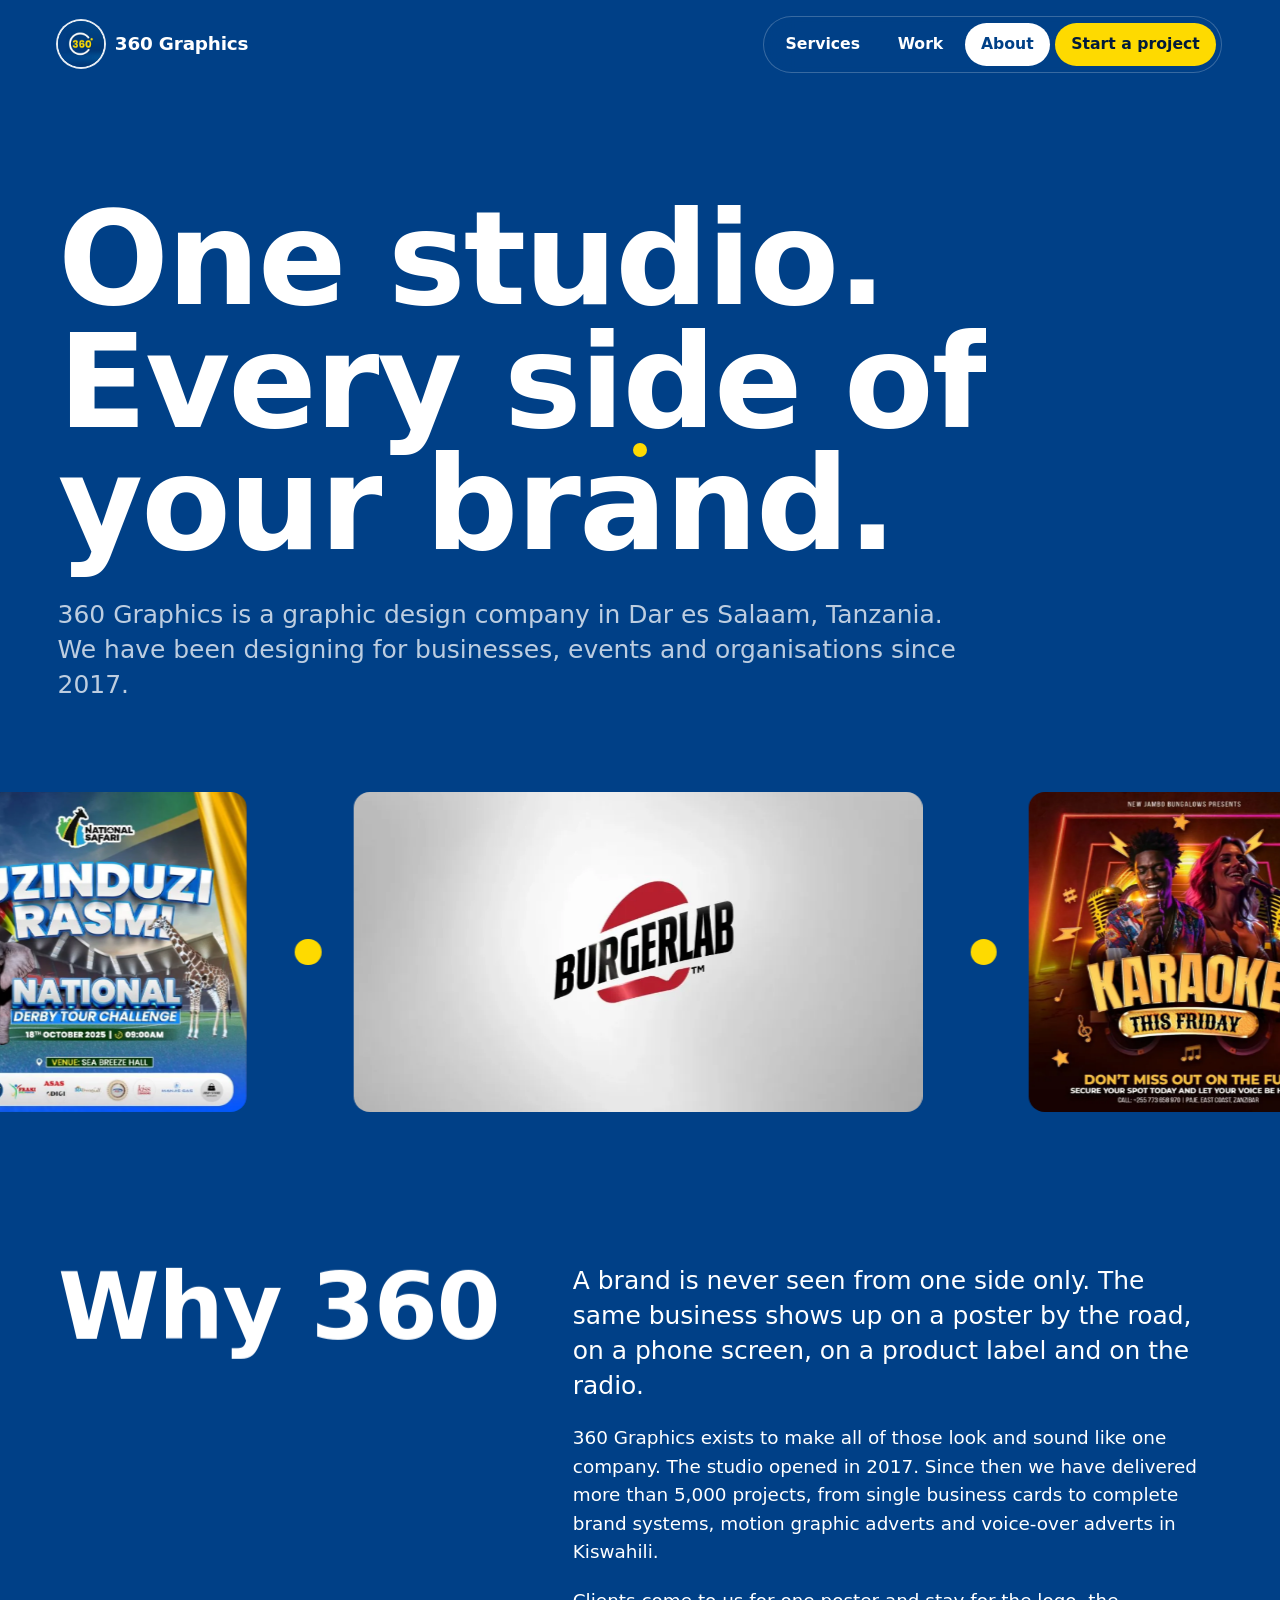
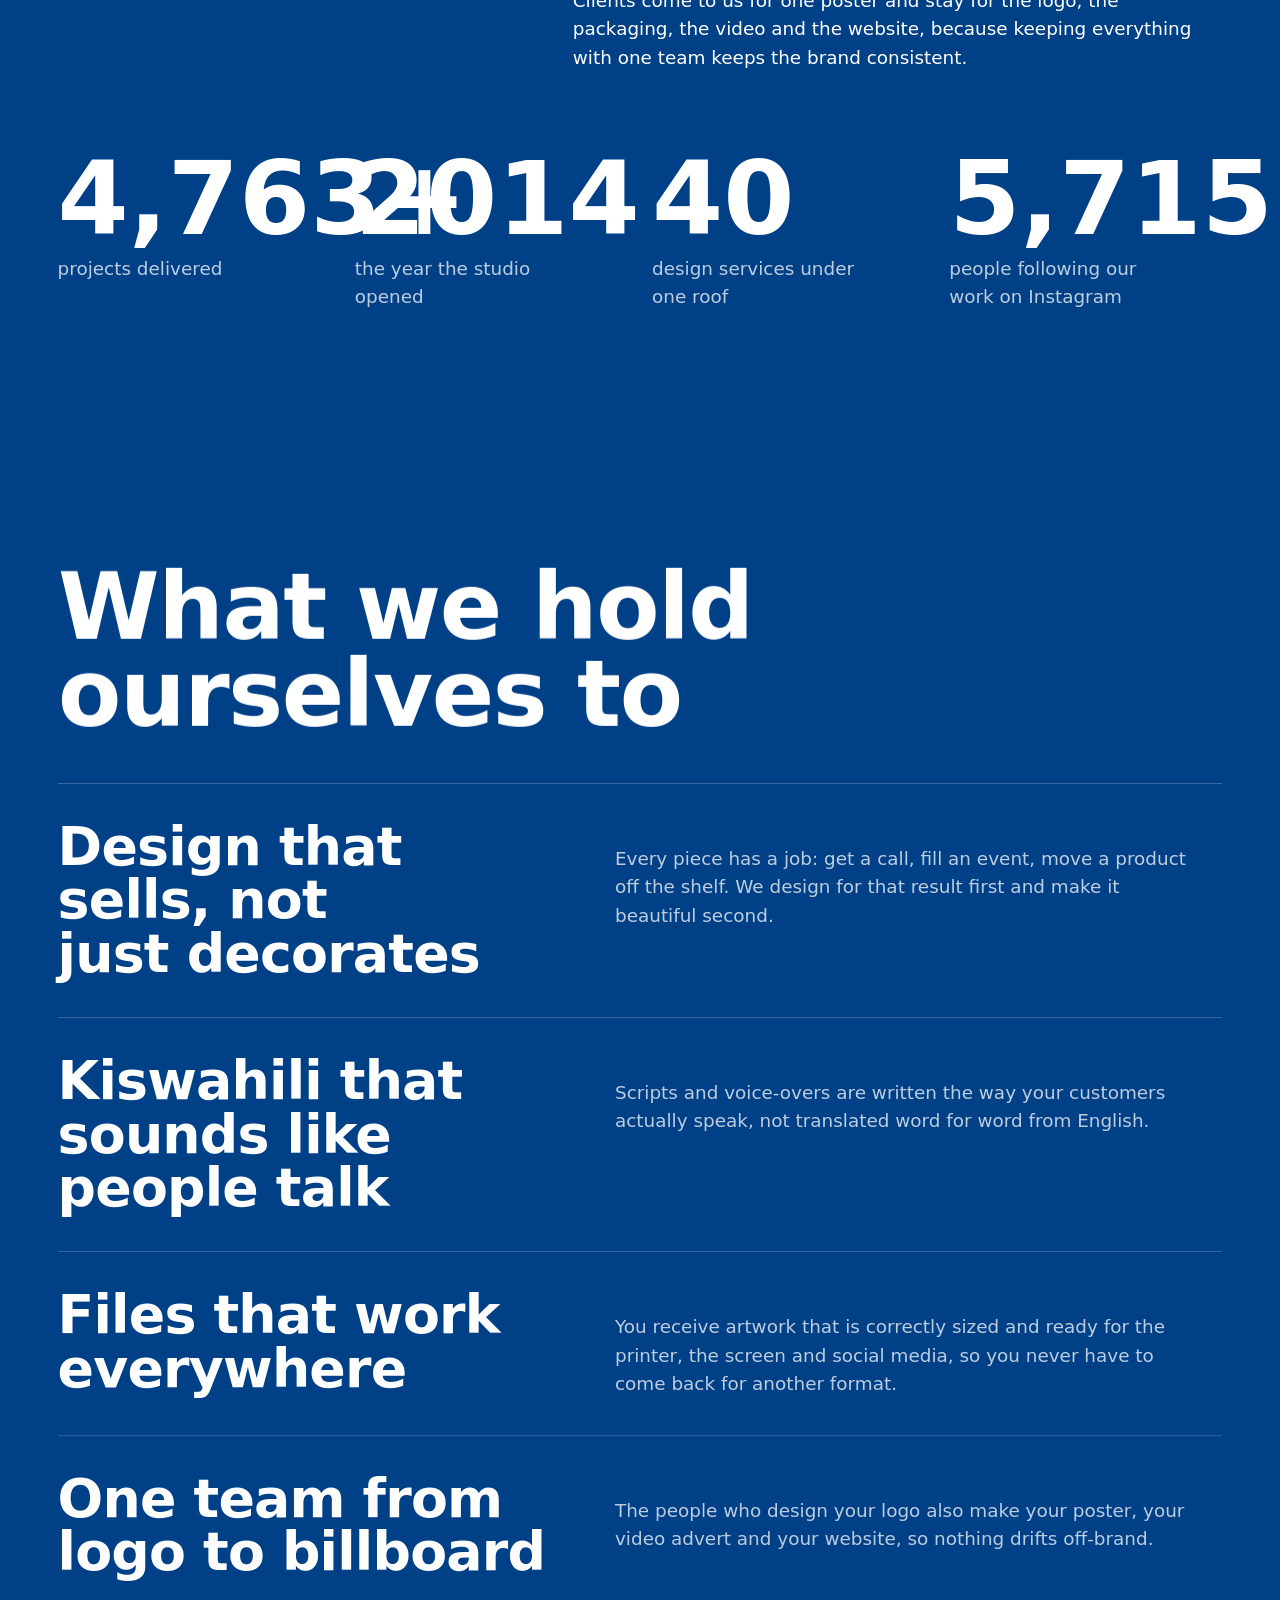
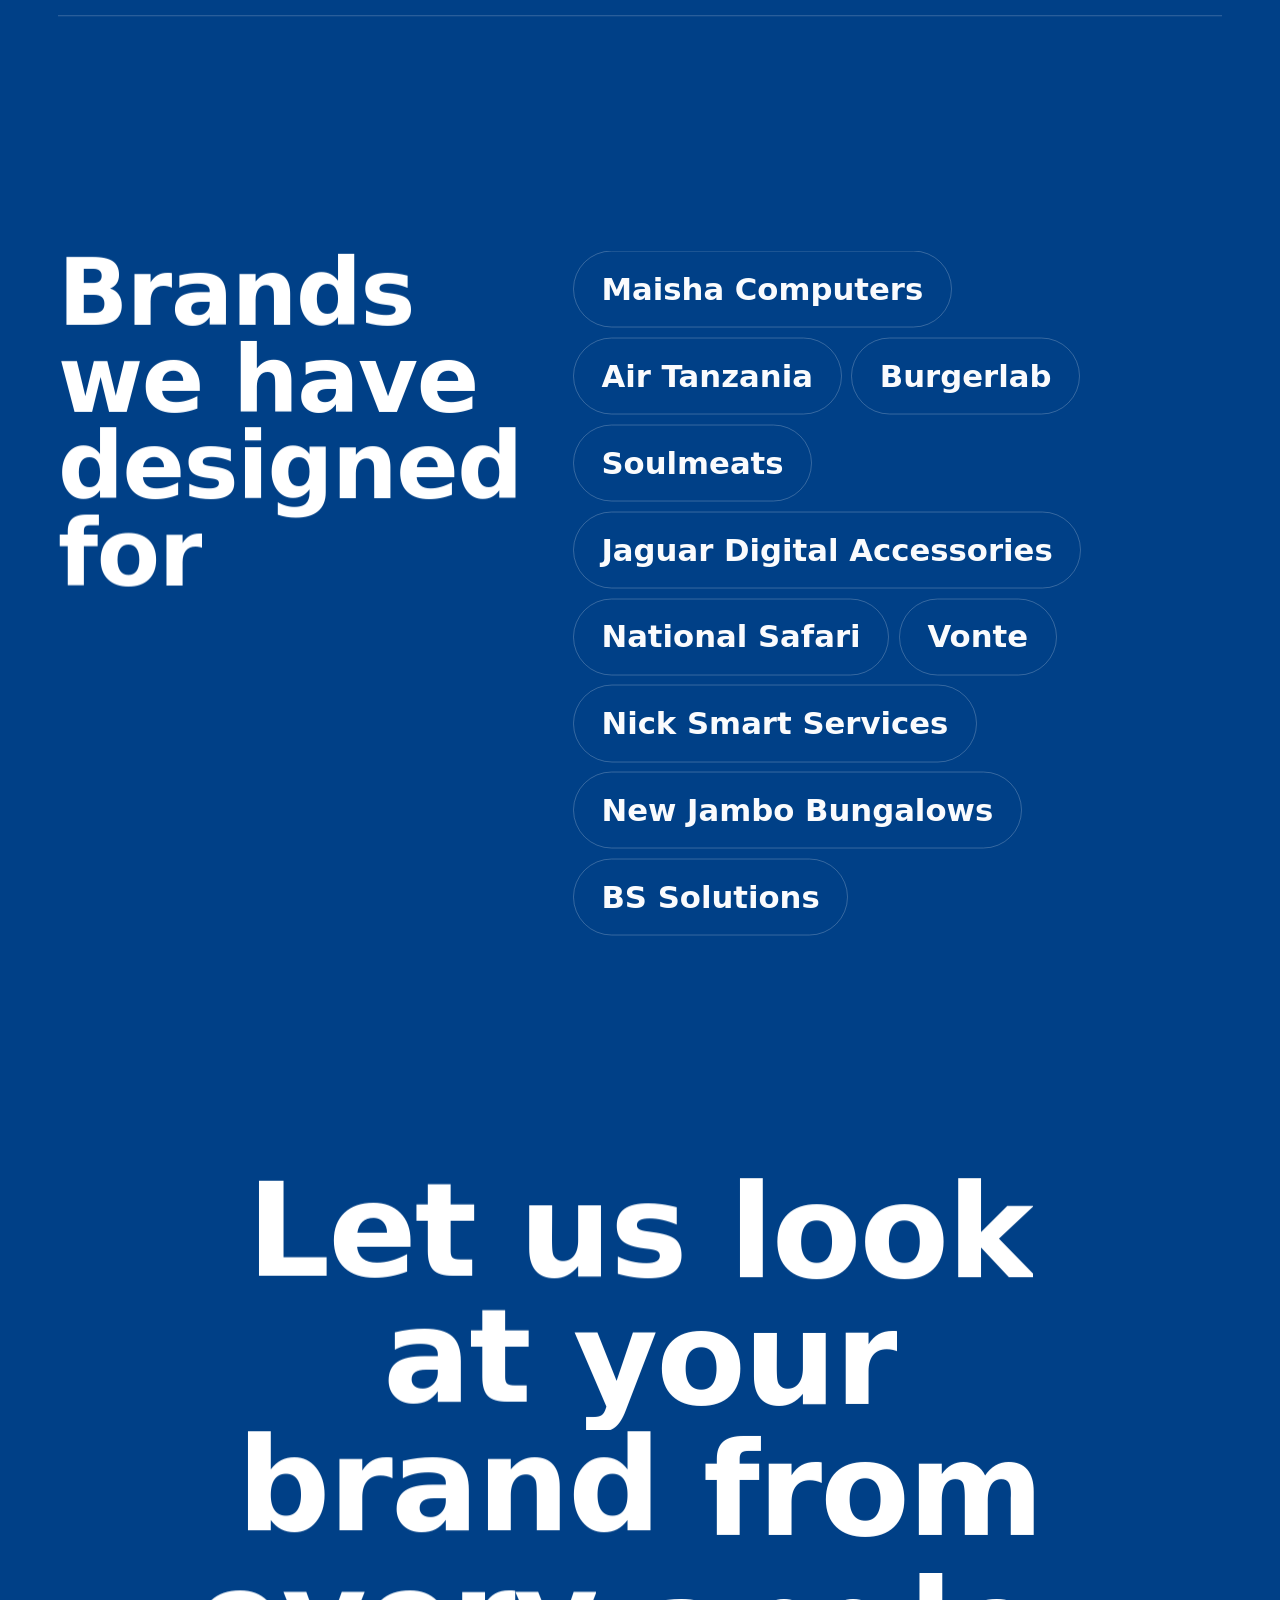
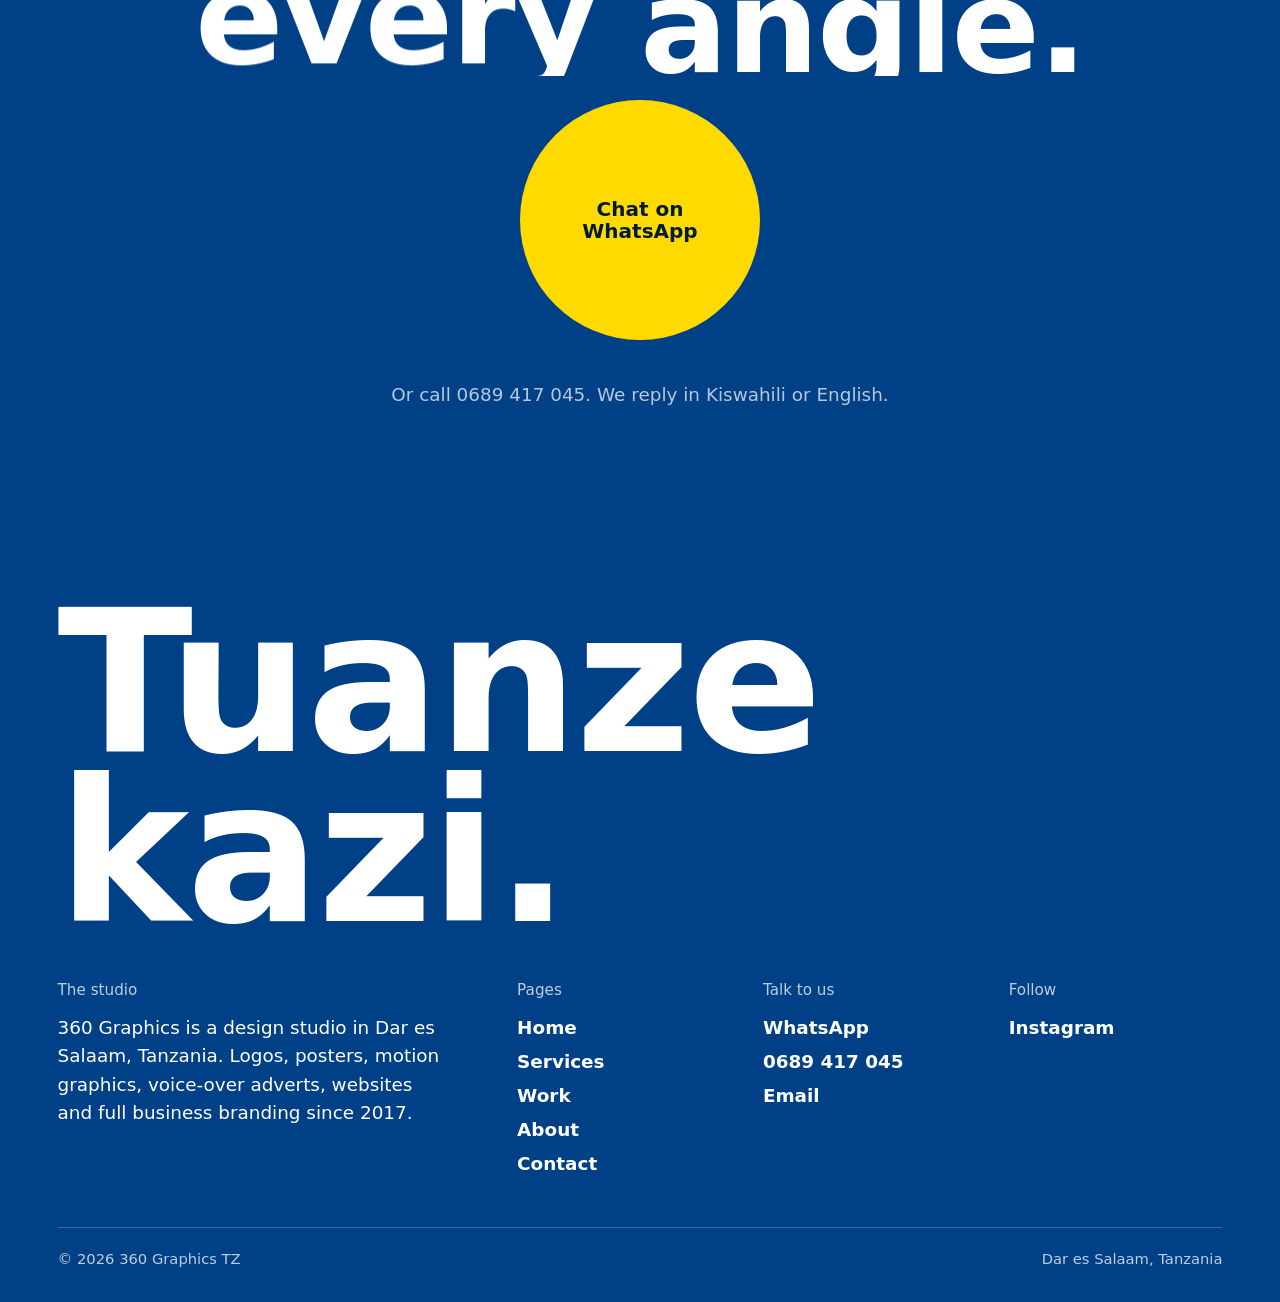
==== about.html @ 64708737 "360 Graphics website: 5 animated pages Co-Authored-By: Claude Opus 5.5 <noreply@anthropic.com> Claud" ====
<!doctype html>
<html lang="en">
<head>
<meta charset="utf-8">
<meta name="viewport" content="width=device-width, initial-scale=1">
<title>About — 360 Graphics TZ</title>
<meta name="description" content="A graphic design company in Dar es Salaam, Tanzania, designing for businesses, events and organisations since 2017.">
<meta name="theme-color" content="#004087">
<meta property="og:title" content="About — 360 Graphics TZ">
<meta property="og:description" content="A graphic design company in Dar es Salaam, Tanzania, designing for businesses, events and organisations since 2017.">
<meta property="og:type" content="website">
<meta property="og:image" content="img/og.jpg">
<link rel="icon" href="img/favicon.png" type="image/png">
<link rel="apple-touch-icon" href="img/apple-touch-icon.png">
<link rel="preload" href="fonts/anybody.woff2" as="font" type="font/woff2" crossorigin>
<link rel="preload" href="fonts/figtree.woff2" as="font" type="font/woff2" crossorigin>
<link rel="stylesheet" href="css/site.css">
<script>document.documentElement.classList.add('js');setTimeout(function(){if(!window.__siteReady)document.documentElement.classList.add('no-anim')},4000)</script>
</head>
<body data-page="about" data-theme="blue">
<a class="skip" href="#main">Skip to content</a>
<div class="iris" aria-hidden="true"><div class="iris-count"><b>0</b><sup>°</sup></div></div>
<div class="cursor" aria-hidden="true"></div>
<header class="header">
  <a class="brand" href="index.html" aria-label="360 Graphics, home"><img src="img/logo.webp" width="46" height="46" alt=""><span>360 Graphics</span></a>
  <nav class="nav" aria-label="Main">
    <a href="services.html">Services</a>
    <a href="work.html">Work</a>
    <a href="about.html" aria-current="page">About</a>
    <a class="nav-cta" href="contact.html">Start a project</a>
  </nav>
  <button class="menu-btn" type="button" aria-expanded="false" aria-controls="menu"><i></i><span>Menu</span></button>
</header>
<div class="menu" id="menu">
  <ul>
    <li><a href="index.html">Home</a></li>
    <li><a href="services.html">Services</a></li>
    <li><a href="work.html">Work</a></li>
    <li><a href="about.html" aria-current="page">About</a></li>
    <li><a href="contact.html">Contact</a></li>
  </ul>
  <div class="menu-foot"><a class="link" href="https://wa.me/255689417045?text=Habari%20360%20Graphics!%20I%20would%20like%20to%20talk%20about%20a%20design%20project." target="_blank" rel="noopener">WhatsApp 0689 417 045</a><a class="link" href="https://www.instagram.com/360._graphics/" target="_blank" rel="noopener">Instagram</a></div>
</div>
<main id="main">
<section class="wrap phero" data-theme="blue">
  <h1 class="display h-xl" data-split>One studio. Every side of your brand.</h1>
  <p class="lead" data-reveal>360 Graphics is a graphic design company in Dar es Salaam, Tanzania. We have been designing for businesses, events and organisations since 2017.</p>
</section>
<section class="marquee" data-theme="blue" aria-hidden="true">
  <div class="marquee-row imgq" data-dir="-1" style="gap:1rem"><span style="padding:0 1rem 0 0"><img src="img/work/ofa-kabambe.webp" alt="" loading="lazy" style="height:clamp(11rem,26vw,20rem);width:auto;border-radius:16px"></span><span style="padding:0 1rem 0 0"><img src="img/work/jaguar-logo.webp" alt="" loading="lazy" style="height:clamp(11rem,26vw,20rem);width:auto;border-radius:16px"></span><span style="padding:0 1rem 0 0"><img src="img/work/national-safari.webp" alt="" loading="lazy" style="height:clamp(11rem,26vw,20rem);width:auto;border-radius:16px"></span><span style="padding:0 1rem 0 0"><img src="img/work/burgerlab.webp" alt="" loading="lazy" style="height:clamp(11rem,26vw,20rem);width:auto;border-radius:16px"></span><span style="padding:0 1rem 0 0"><img src="img/work/karaoke-friday.webp" alt="" loading="lazy" style="height:clamp(11rem,26vw,20rem);width:auto;border-radius:16px"></span><span style="padding:0 1rem 0 0"><img src="img/work/jaguar-umbrella.webp" alt="" loading="lazy" style="height:clamp(11rem,26vw,20rem);width:auto;border-radius:16px"></span><span style="padding:0 1rem 0 0"><img src="img/work/twenzetu-mbugani.webp" alt="" loading="lazy" style="height:clamp(11rem,26vw,20rem);width:auto;border-radius:16px"></span><span style="padding:0 1rem 0 0"><img src="img/work/food-packaging.webp" alt="" loading="lazy" style="height:clamp(11rem,26vw,20rem);width:auto;border-radius:16px"></span></div>
</section>
<section class="wrap band" data-theme="paper">
  <div class="split">
    <h2 class="display h-lg" data-split>Why 360</h2>
    <div style="display:grid;gap:1.25rem;max-width:40rem">
      <p class="lead" style="color:var(--fg)" data-reveal>A brand is never seen from one side only. The same business shows up on a poster by the road, on a phone screen, on a product label and on the radio.</p>
      <p data-reveal>360 Graphics exists to make all of those look and sound like one company. The studio opened in 2017. Since then we have delivered more than 5,000 projects, from single business cards to complete brand systems, motion graphic adverts and voice-over adverts in Kiswahili.</p>
      <p data-reveal>Clients come to us for one poster and stay for the logo, the packaging, the video and the website, because keeping everything with one team keeps the brand consistent.</p>
    </div>
  </div>
  <dl class="stats" style="margin-top:clamp(3rem,9vh,7rem)">
    <div><dt><span data-count="5000" data-suffix="+">5,000+</span></dt><dd>projects delivered</dd></div>
    <div><dt><span data-count="2017" data-plain="1">2017</span></dt><dd>the year the studio opened</dd></div>
    <div><dt><span data-count="42">42</span></dt><dd>design services under one roof</dd></div>
    <div><dt><span data-count="6000" data-suffix="+">6,000+</span></dt><dd>people following our work on Instagram</dd></div>
  </dl>
</section>
<section class="wrap band" data-theme="night">
  <h2 class="display h-lg" data-split style="margin-bottom:clamp(2rem,5vh,3.5rem)">What we hold ourselves to</h2>
  <div class="beliefs">
    <div class="belief" data-reveal><h3 class="display h-md">Design that sells, not just decorates</h3><p>Every piece has a job: get a call, fill an event, move a product off the shelf. We design for that result first and make it beautiful second.</p></div>
    <div class="belief" data-reveal><h3 class="display h-md">Kiswahili that sounds like people talk</h3><p>Scripts and voice-overs are written the way your customers actually speak, not translated word for word from English.</p></div>
    <div class="belief" data-reveal><h3 class="display h-md">Files that work everywhere</h3><p>You receive artwork that is correctly sized and ready for the printer, the screen and social media, so you never have to come back for another format.</p></div>
    <div class="belief" data-reveal><h3 class="display h-md">One team from logo to billboard</h3><p>The people who design your logo also make your poster, your video advert and your website, so nothing drifts off-brand.</p></div>
  </div>
</section>
<section class="wrap band" data-theme="yellow">
  <div class="split">
    <h2 class="display h-lg" data-split>Brands we have designed for</h2>
    <ul class="names" data-reveal><li>Maisha Computers</li><li>Air Tanzania</li><li>Burgerlab</li><li>Soulmeats</li><li>Jaguar Digital Accessories</li><li>National Safari</li><li>Vonte</li><li>Nick Smart Services</li><li>New Jambo Bungalows</li><li>BS Solutions</li></ul>
  </div>
</section>

<section class="band" data-theme="blue">
  <div class="wrap cta">
    <h2 class="display h-xl" data-split>Let us look at your brand from every angle.</h2>
    <a class="big-btn" data-magnetic href="https://wa.me/255689417045?text=Habari%20360%20Graphics!%20I%20would%20like%20to%20talk%20about%20a%20design%20project." target="_blank" rel="noopener">Chat on WhatsApp</a>
    <p class="muted" data-reveal>Or call 0689 417 045. We reply in Kiswahili or English.</p>
  </div>
</section>
</main>
<footer class="footer wrap" data-theme="night">
  <div class="footer-top">
    <a class="display footer-word" href="contact.html">Tuanze kazi.</a>
    <div class="footer-cols">
      <div><h2>The studio</h2><p style="max-width:24rem">360 Graphics is a design studio in Dar es Salaam, Tanzania. Logos, posters, motion graphics, voice-over adverts, websites and full business branding since 2017.</p></div>
      <div><h2>Pages</h2><ul><li><a href="index.html">Home</a></li><li><a href="services.html">Services</a></li><li><a href="work.html">Work</a></li><li><a href="about.html">About</a></li><li><a href="contact.html">Contact</a></li></ul></div>
      <div><h2>Talk to us</h2><ul><li><a href="https://wa.me/255689417045?text=Habari%20360%20Graphics!%20I%20would%20like%20to%20talk%20about%20a%20design%20project." target="_blank" rel="noopener">WhatsApp</a></li><li><a href="tel:+255689417045">0689 417 045</a></li><li><a href="mailto:360graphicstz@gmail.com">Email</a></li></ul></div>
      <div><h2>Follow</h2><ul><li><a href="https://www.instagram.com/360._graphics/" target="_blank" rel="noopener">Instagram</a></li></ul></div>
    </div>
  </div>
  <div class="footer-base"><span>© 2026 360 Graphics TZ</span><span>Dar es Salaam, Tanzania</span></div>
</footer>
<script src="js/gsap.min.js" defer></script>
<script src="js/ScrollTrigger.min.js" defer></script>
<script src="js/lenis.min.js" defer></script>
<script src="js/site.js" defer></script>
</body>
</html>
---- css/site.css ----
/* 360 Graphics TZ — site styles */
@font-face{font-family:"Anybody";src:url("../fonts/anybody.woff2") format("woff2");font-weight:100 900;font-stretch:50% 150%;font-display:swap}
@font-face{font-family:"Figtree";src:url("../fonts/figtree.woff2") format("woff2");font-weight:300 900;font-display:swap}

:root{
  --blue:#004087; --blue-deep:#002a5c; --night:#021b3a; --yellow:#feda00; --paper:#eef3fa; --white:#fff;
  --display:"Anybody","Arial Black",system-ui,sans-serif;
  --body:"Figtree",system-ui,-apple-system,"Segoe UI",sans-serif;
  --pad:clamp(1.25rem,4.5vw,4.5rem);
  --ease:cubic-bezier(.22,1,.36,1);
  --bg:var(--blue); --fg:var(--white); --muted:rgba(255,255,255,.74); --accent:var(--yellow); --on-accent:var(--night); --line:rgba(255,255,255,.22);
}
body[data-theme="night"]{--bg:var(--night);--fg:var(--white);--muted:rgba(255,255,255,.7);--accent:var(--yellow);--on-accent:var(--night);--line:rgba(255,255,255,.18)}
body[data-theme="paper"]{--bg:var(--paper);--fg:var(--night);--muted:rgba(2,27,58,.72);--accent:var(--blue);--on-accent:var(--white);--line:rgba(2,27,58,.18)}
body[data-theme="yellow"]{--bg:var(--yellow);--fg:var(--night);--muted:rgba(2,27,58,.78);--accent:var(--blue);--on-accent:var(--white);--line:rgba(2,27,58,.25)}

*,*::before,*::after{box-sizing:border-box}
html{-webkit-text-size-adjust:100%;scroll-behavior:auto}
body{margin:0;background:var(--bg);color:var(--fg);font-family:var(--body);font-size:clamp(1rem,.95rem + .25vw,1.175rem);line-height:1.55;-webkit-font-smoothing:antialiased;transition:background-color .7s var(--ease),color .7s var(--ease);overflow-x:hidden}
img,svg{display:block;max-width:100%}
img{height:auto}
a{color:inherit}
button{font:inherit;color:inherit}
h1,h2,h3,p,ul,ol,figure{margin:0}
ul,ol{padding:0;list-style:none}
:focus-visible{outline:3px solid var(--accent);outline-offset:4px;border-radius:4px}
::selection{background:var(--yellow);color:var(--night)}
.sr{position:absolute;width:1px;height:1px;overflow:hidden;clip:rect(0 0 0 0);white-space:nowrap}
.skip{position:fixed;left:1rem;top:-4rem;z-index:300;background:var(--yellow);color:var(--night);padding:.6rem 1rem;border-radius:99px;font-weight:700;text-decoration:none}
.skip:focus{top:1rem}

/* ---------- type ---------- */
.display{font-family:var(--display);font-weight:800;font-stretch:78%;line-height:.94;letter-spacing:-.015em;text-wrap:balance}
.h-xl{font-size:clamp(3rem,10.2vw,10.5rem)}
.h-lg{font-size:clamp(2.5rem,7.2vw,7rem)}
.h-md{font-size:clamp(1.9rem,4.2vw,3.75rem);line-height:1}
.h-sm{font-size:clamp(1.3rem,2.1vw,1.85rem);line-height:1.1;font-stretch:88%}
.lead{font-size:clamp(1.1rem,1rem + .7vw,1.6rem);line-height:1.4;max-width:34em;color:var(--muted)}
.muted{color:var(--muted)}
.accent{color:var(--accent)}

/* word-split reveals (only hidden when JS is running) */
.w{display:inline-block;overflow:hidden;vertical-align:top;padding-bottom:.12em;margin-bottom:-.12em}
.wi{display:inline-block;will-change:transform}
.js [data-split]{visibility:hidden}
.js [data-split].is-split{visibility:visible}
.js [data-reveal]{opacity:0;transform:translateY(28px)}
.js [data-clip]{clip-path:inset(0 0 100% 0)}
.no-anim [data-split]{visibility:visible!important}
.no-anim [data-reveal]{opacity:1!important;transform:none!important}
.no-anim [data-clip]{clip-path:none!important}

/* ---------- layout ---------- */
.wrap{padding-inline:var(--pad);max-width:1680px;margin-inline:auto}
.band{padding-block:clamp(5rem,13vh,10rem)}
.band-tight{padding-block:clamp(3rem,8vh,6rem)}
.split{display:grid;gap:clamp(1.5rem,4vw,5rem)}
@media (min-width:900px){.split{grid-template-columns:minmax(0,5fr) minmax(0,7fr);align-items:start}.split-rev{grid-template-columns:minmax(0,7fr) minmax(0,5fr)}}

/* ---------- buttons ---------- */
.btn{display:inline-flex;align-items:center;gap:.6em;padding:.95em 1.5em;border-radius:99px;font-weight:700;text-decoration:none;border:2px solid transparent;cursor:pointer;line-height:1;transition:background-color .3s,color .3s,border-color .3s,transform .3s var(--ease)}
.btn-solid{background:var(--accent);color:var(--on-accent)}
.btn-solid:hover{background:var(--fg);color:var(--bg)}
.btn-line{border-color:var(--fg);background:transparent}
.btn-line:hover{background:var(--fg);color:var(--bg)}
.btn:active{transform:scale(.97)}
.btn svg{width:1.15em;height:1.15em;flex:none}
.link{font-weight:700;text-decoration:none;background:linear-gradient(currentColor,currentColor) 0 100%/100% 2px no-repeat;padding-bottom:.15em;transition:background-size .4s var(--ease)}
.link:hover{background-size:0 2px;background-position:100% 100%}

/* ---------- header ---------- */
.header{position:fixed;inset:0 0 auto 0;z-index:100;display:flex;align-items:center;justify-content:space-between;padding:1rem var(--pad);transition:transform .5s var(--ease)}
.header.is-hidden{transform:translateY(-110%)}
.brand{display:inline-flex;align-items:center;gap:.7rem;text-decoration:none;font-family:var(--display);font-weight:800;font-stretch:85%;font-size:1.15rem;letter-spacing:-.01em}
.brand img{width:46px;height:46px;border-radius:50%;box-shadow:0 0 0 2px rgba(255,255,255,.9)}
.nav{display:none;align-items:center;gap:.35rem;padding:.35rem;border-radius:99px;background:color-mix(in srgb,var(--bg) 78%,transparent);backdrop-filter:blur(14px);-webkit-backdrop-filter:blur(14px);border:1px solid var(--line);transition:background-color .7s}
.nav a{padding:.6rem 1rem;border-radius:99px;text-decoration:none;font-weight:600;font-size:.98rem;transition:background-color .3s,color .3s}
.nav a:hover{background:var(--line)}
.nav a[aria-current="page"]{background:var(--fg);color:var(--bg)}
.nav a.nav-cta{background:var(--accent);color:var(--on-accent)}
.nav a.nav-cta:hover{background:var(--fg);color:var(--bg)}
.menu-btn{display:inline-flex;align-items:center;gap:.6rem;padding:.7rem 1.1rem;border-radius:99px;border:1px solid var(--line);background:color-mix(in srgb,var(--bg) 78%,transparent);backdrop-filter:blur(14px);-webkit-backdrop-filter:blur(14px);font-weight:700;cursor:pointer}
.menu-btn i{display:block;width:18px;height:10px;position:relative}
.menu-btn i::before,.menu-btn i::after{content:"";position:absolute;left:0;right:0;height:2px;background:currentColor;transition:transform .4s var(--ease),top .4s var(--ease)}
.menu-btn i::before{top:0}.menu-btn i::after{top:8px}
.menu-open .menu-btn i::before{top:4px;transform:rotate(45deg)}
.menu-open .menu-btn i::after{top:4px;transform:rotate(-45deg)}
@media (min-width:860px){.nav{display:flex}.menu-btn{display:none}}

.menu{position:fixed;inset:0;z-index:90;background:var(--yellow);color:var(--night);display:flex;flex-direction:column;justify-content:space-between;padding:6.5rem var(--pad) 2rem;clip-path:circle(0% at calc(100% - 3.5rem) 2.5rem);visibility:hidden;transition:clip-path .8s var(--ease),visibility 0s .8s}
.menu-open .menu{clip-path:circle(150% at calc(100% - 3.5rem) 2.5rem);visibility:visible;transition:clip-path .8s var(--ease)}
.menu-open .header{color:var(--night)}
.menu ul{display:grid;gap:.2rem}
.menu li{overflow:hidden}
.menu li a{display:block;font-family:var(--display);font-weight:800;font-stretch:75%;font-size:clamp(2.8rem,13vw,5.5rem);line-height:1.02;text-decoration:none;transform:translateY(110%);transition:transform .7s var(--ease)}
.menu-open .menu li a{transform:none}
.menu li:nth-child(2) a{transition-delay:.05s}.menu li:nth-child(3) a{transition-delay:.1s}.menu li:nth-child(4) a{transition-delay:.15s}.menu li:nth-child(5) a{transition-delay:.2s}
.menu-foot{display:flex;flex-wrap:wrap;gap:.5rem 1.5rem;font-weight:700}

/* ---------- page transition / preloader ---------- */
.iris{position:fixed;inset:0;z-index:200;background:var(--yellow);color:var(--night);display:none;align-items:center;justify-content:center;pointer-events:none;clip-path:circle(150% at 50% 50%)}
.js .iris{display:flex}
.no-anim .iris{display:none!important}
.iris-count{font-family:var(--display);font-weight:800;font-stretch:75%;font-size:clamp(4rem,18vw,13rem);line-height:1;font-variant-numeric:tabular-nums;display:none}
.iris.is-loader .iris-count{display:block}
.iris-count sup{font-size:.45em;vertical-align:top;position:relative;top:.1em}

/* ---------- cursor ---------- */
.cursor{position:fixed;left:0;top:0;z-index:150;width:14px;height:14px;margin:-7px 0 0 -7px;border-radius:50%;background:var(--yellow);pointer-events:none;display:none;align-items:center;justify-content:center;color:var(--night);font-weight:800;font-size:0;mix-blend-mode:normal;transition:width .35s var(--ease),height .35s var(--ease),margin .35s var(--ease),font-size .2s,background-color .3s,opacity .3s}
.has-cursor .cursor{display:flex}
body[data-theme="yellow"] .cursor,.menu-open .cursor{background:var(--blue);color:#fff}
.cursor.is-link{width:44px;height:44px;margin:-22px 0 0 -22px;opacity:.55}
.cursor.is-label{width:92px;height:92px;margin:-46px 0 0 -46px;font-size:.85rem;opacity:1}

/* ---------- hero (home) ---------- */
.hero{position:relative;min-height:100svh;display:flex;flex-direction:column;justify-content:flex-end;padding-top:6.5rem;overflow:hidden}
.hero>.wrap{width:100%}
.hero-grid{display:grid;gap:2rem;align-items:end}
.hero h1{position:relative;z-index:2}
.hero-copy{display:grid;gap:1.75rem;position:relative;z-index:2;max-width:38rem}
.hero-actions{display:flex;flex-wrap:wrap;gap:.75rem}
.dial{position:relative;width:min(92vw,560px);aspect-ratio:1;margin-inline:auto;touch-action:pan-y;user-select:none;-webkit-user-select:none}
.dial svg{width:100%;height:100%;overflow:visible}
.dial-text{font-family:var(--display);font-weight:700;font-stretch:110%;font-size:19px;letter-spacing:.06em;fill:var(--fg);opacity:.9}
.dial-centre{position:absolute;inset:0;display:flex;flex-direction:column;align-items:center;justify-content:center;text-align:center;pointer-events:none}
.dial-deg{font-family:var(--display);font-weight:800;font-stretch:72%;font-size:clamp(4rem,17vw,8.5rem);line-height:.9;color:var(--yellow);font-variant-numeric:tabular-nums}
.dial-deg sup{font-size:.4em;vertical-align:top;position:relative;top:.15em}
.dial-word{font-family:var(--display);font-weight:700;font-stretch:90%;font-size:clamp(1.05rem,3.6vw,1.6rem);margin-top:.35rem;min-height:1.3em}
.dial-hint{font-size:.85rem;color:var(--muted);margin-top:.5rem}
.hero-strip{display:grid;grid-template-columns:repeat(2,minmax(0,1fr));gap:1rem 2rem;border-top:1px solid var(--line);margin-top:clamp(2rem,5vh,4rem);padding-block:1.4rem 1.8rem}
.hero-strip dt{font-family:var(--display);font-weight:800;font-stretch:80%;font-size:clamp(1.5rem,3vw,2.4rem);line-height:1}
.hero-strip dd{margin:.3rem 0 0;color:var(--muted);font-size:.95rem}
@media (min-width:980px){
  .hero-grid{grid-template-columns:minmax(0,7fr) minmax(0,5fr);column-gap:3vw;row-gap:2.2rem;align-items:center}
  .hero h1{grid-column:1;grid-row:1;font-size:clamp(3rem,7.4vw,8.4rem);align-self:end}
  .hero-copy{grid-column:1;grid-row:2;align-self:start}
  .dial{grid-column:2;grid-row:1/3;width:100%;max-width:600px;margin:0 0 0 auto}
  .hero-strip{grid-template-columns:repeat(4,minmax(0,1fr))}
}

/* ---------- marquee ---------- */
.marquee{overflow:hidden;padding-block:clamp(1.2rem,3vw,2.2rem);display:grid;gap:.4rem}
.marquee-row{display:flex;width:max-content;will-change:transform;font-family:var(--display);font-weight:800;font-stretch:72%;font-size:clamp(2.6rem,7.5vw,7rem);line-height:1;white-space:nowrap}
.marquee-row span{padding-right:.5em;display:inline-flex;align-items:center;gap:.5em}
.marquee-row span::after{content:"";width:.28em;height:.28em;border-radius:50%;background:var(--accent);flex:none}
.marquee-row.is-outline{color:transparent;-webkit-text-stroke:1.5px var(--fg)}

/* ---------- horizontal services (home) ---------- */
.hs-head{display:flex;flex-wrap:wrap;align-items:end;justify-content:space-between;gap:1.5rem;margin-bottom:clamp(2rem,5vh,4rem)}
.hs-track{display:grid;gap:1.25rem;padding-inline:var(--pad)}
.hs-panel{position:relative;display:grid;gap:1.5rem;align-content:space-between;padding:clamp(1.5rem,3vw,2.75rem);border-radius:28px;background:var(--white);color:var(--night);min-height:26rem;overflow:hidden}
.hs-panel:nth-child(3n+2){background:var(--blue);color:#fff}
.hs-panel:nth-child(3n){background:var(--night);color:#fff}
.hs-panel h3{font-size:clamp(2.2rem,4.6vw,4.4rem)}
.hs-panel ul{display:flex;flex-wrap:wrap;gap:.45rem;max-width:30rem;position:relative;z-index:2}
.hs-panel li{padding:.4rem .85rem;border-radius:99px;border:1.5px solid currentColor;font-weight:600;font-size:.95rem;background:inherit}
.hs-panel figure{position:absolute;right:-4%;bottom:-8%;width:44%;max-width:300px;border-radius:16px;overflow:hidden;transform:rotate(7deg);box-shadow:0 24px 60px rgba(0,0,0,.35);z-index:1}
.hs-panel figure img{width:100%;aspect-ratio:4/5;object-fit:cover}
.hs-panel p{max-width:24rem;font-size:1.05rem;position:relative;z-index:2}
@media (min-width:900px){
  .js .hs{overflow:hidden}
  .js .hs-track{display:flex;width:max-content;gap:1.5rem;padding-right:var(--pad)}
  .js .hs-panel{width:min(62vw,860px);height:min(64vh,620px);min-height:0;flex:none}
}
@media (max-width:520px){.hs-panel figure{width:38%;bottom:-5%}.hs-panel{padding-bottom:9.5rem}}

/* ---------- featured work (home) ---------- */
.feat{display:grid;grid-template-columns:repeat(12,minmax(0,1fr));gap:clamp(.75rem,2vw,2rem);align-items:start}
.feat a{display:block;text-decoration:none;position:relative}
.feat figure{border-radius:20px;overflow:hidden;background:rgba(255,255,255,.06)}
.feat img{width:100%;height:100%;object-fit:cover;transition:transform 1.1s var(--ease)}
.feat a:hover img{transform:scale(1.05)}
.feat figcaption,.cap{margin-top:.7rem;font-weight:600;font-size:.98rem}
.feat figcaption span,.cap span{display:block;color:var(--muted);font-weight:400;font-size:.9rem}
.feat .f1{grid-column:1/8}.feat .f2{grid-column:8/13;margin-top:18vh}
.feat .f3{grid-column:2/6;margin-top:6vh}.feat .f4{grid-column:6/13;margin-top:14vh}
.feat .f5{grid-column:1/7;margin-top:6vh}.feat .f6{grid-column:8/12;margin-top:-10vh}
@media (max-width:700px){.feat{grid-template-columns:repeat(2,minmax(0,1fr))}.feat a{grid-column:auto!important;margin-top:0!important}.feat .f1,.feat .f4{grid-column:1/-1!important}}

/* ---------- process ---------- */
.proc{display:grid;gap:2rem}
.proc-dial{display:none}
.proc-steps{display:grid;gap:clamp(2.5rem,7vh,5rem);counter-reset:step}
.proc-step{counter-increment:step;display:grid;gap:.9rem;max-width:34rem;padding-top:1.4rem;border-top:2px solid var(--line);transition:opacity .5s}
.proc-step::before{content:counter(step);font-family:var(--display);font-weight:800;font-stretch:75%;font-size:1.4rem;width:2.4rem;height:2.4rem;border-radius:50%;background:var(--fg);color:var(--bg);display:grid;place-items:center;transition:background-color .7s,color .7s}
@media (min-width:900px){
  .proc{grid-template-columns:minmax(0,1fr) minmax(0,1fr);gap:6vw;align-items:start}
  .proc-dial{display:block;position:sticky;top:16vh;width:min(36vw,480px);aspect-ratio:1;margin-inline:auto}
  .proc-dial svg{width:100%;height:100%;overflow:visible}
  .proc-dial .n{position:absolute;inset:0;display:grid;place-items:center;font-family:var(--display);font-weight:800;font-stretch:70%;font-size:clamp(7rem,15vw,14rem);line-height:1}
  .js .proc-step{min-height:62vh;align-content:center;opacity:.28;border-top:0;padding-top:0}
  .js .proc-step.is-on{opacity:1}
  .js .proc-step::before{display:none}
}

/* ---------- CTA ---------- */
.cta{text-align:center;display:grid;justify-items:center;gap:2.5rem}
.cta .h-xl{max-width:11em}
.big-btn{position:relative;display:grid;place-items:center;width:clamp(11rem,22vw,15rem);aspect-ratio:1;border-radius:50%;background:var(--accent);color:var(--on-accent);text-decoration:none;font-family:var(--display);font-weight:800;font-stretch:80%;font-size:1.25rem;line-height:1.1;text-align:center;padding:1.5rem;transition:background-color .3s,color .3s}
.big-btn:hover{background:var(--fg);color:var(--bg)}

/* ---------- footer ---------- */
.footer{padding-block:clamp(3rem,8vh,6rem) 2rem;display:grid;gap:3rem}
.footer-top{display:grid;gap:2.5rem}
.footer-word{font-size:clamp(3.2rem,15.5vw,17rem);line-height:.86;font-stretch:62%;text-decoration:none;display:block;transition:font-stretch .9s var(--ease),color .3s}
.footer-word:hover{font-stretch:100%;color:var(--accent)}
.footer-cols{display:grid;gap:2rem;grid-template-columns:repeat(2,minmax(0,1fr))}
.footer-cols h2{font-family:var(--body);font-size:.95rem;font-weight:500;color:var(--muted);margin-bottom:.7rem}
.footer-cols li+li{margin-top:.35rem}
.footer-cols a{text-decoration:none;font-weight:600}
.footer-cols a:hover{color:var(--accent)}
.footer-base{display:flex;flex-wrap:wrap;gap:.5rem 2rem;justify-content:space-between;border-top:1px solid var(--line);padding-top:1.25rem;color:var(--muted);font-size:.92rem}
@media (min-width:800px){.footer-cols{grid-template-columns:2fr 1fr 1fr 1fr}}

/* ---------- inner page hero ---------- */
.phero{padding-top:clamp(8rem,22vh,13rem);padding-bottom:clamp(2.5rem,6vh,5rem);display:grid;gap:2rem}
.phero .lead{max-width:36em}

/* ---------- chips ---------- */
.chips{display:flex;flex-wrap:wrap;gap:.5rem}
.chip{padding:.6rem 1.1rem;border-radius:99px;border:1.5px solid var(--line);background:transparent;font-weight:600;cursor:pointer;transition:background-color .3s,color .3s,border-color .3s}
.chip:hover{border-color:var(--fg)}
.chip[aria-pressed="true"]{background:var(--fg);color:var(--bg);border-color:var(--fg)}
.chip sup{font-size:.7em;opacity:.7;margin-left:.2em}

/* ---------- services list ---------- */
.svc-group{border-top:2px solid var(--fg);padding-block:clamp(1.5rem,4vh,3rem);display:grid;gap:1.5rem}
.svc-group[hidden]{display:none}
.svc-group>header p{color:var(--muted);max-width:26rem;margin-top:.6rem}
@media (min-width:900px){.svc-group{grid-template-columns:minmax(0,4fr) minmax(0,8fr);gap:4vw}.svc-group>header{position:sticky;top:6.5rem;align-self:start}}
.svc{border-bottom:1px solid var(--line)}
.svc:first-child{border-top:1px solid var(--line)}
.svc button{all:unset;box-sizing:border-box;display:flex;align-items:center;justify-content:space-between;gap:1rem;width:100%;cursor:pointer;padding:1.05rem 0;font-family:var(--display);font-weight:700;font-stretch:84%;font-size:clamp(1.35rem,2.6vw,2.2rem);line-height:1.1;transition:padding .5s var(--ease),color .3s,font-stretch .6s var(--ease)}
.svc button:hover,.svc.is-open button{padding-left:.9rem;color:var(--accent);font-stretch:100%}
.svc button:focus-visible{outline:3px solid var(--accent);outline-offset:2px}
.svc button small{font-family:var(--body);font-weight:500;font-size:.85rem;color:var(--muted);margin-left:.7em;white-space:nowrap}
.svc button i{flex:none;width:1.6rem;height:1.6rem;border-radius:50%;border:1.5px solid currentColor;position:relative;transition:transform .5s var(--ease)}
.svc button i::before,.svc button i::after{content:"";position:absolute;left:50%;top:50%;width:.7rem;height:2px;background:currentColor;transform:translate(-50%,-50%)}
.svc button i::after{transform:translate(-50%,-50%) rotate(90deg)}
.svc.is-open button i{transform:rotate(135deg)}
.svc-body{display:grid;grid-template-rows:0fr;transition:grid-template-rows .55s var(--ease)}
.svc.is-open .svc-body{grid-template-rows:1fr}
.svc-body>div{overflow:hidden}
.svc-body p{padding:0 0 1.3rem .9rem;max-width:38rem;color:var(--muted)}
.svc-body a{color:var(--fg)}
.peek{position:fixed;left:0;top:0;z-index:80;width:220px;aspect-ratio:4/5;border-radius:16px;overflow:hidden;pointer-events:none;opacity:0;transform:scale(.6) rotate(-6deg);transition:opacity .35s,transform .5s var(--ease);box-shadow:0 30px 70px rgba(0,0,0,.35)}
.peek.is-on{opacity:1;transform:scale(1) rotate(4deg)}
.peek img{width:100%;height:100%;object-fit:cover}

/* ---------- work grid ---------- */
.grid{columns:1;column-gap:clamp(.75rem,1.6vw,1.5rem)}
@media (min-width:560px){.grid{columns:2}}
@media (min-width:1000px){.grid{columns:3}}
.tile{all:unset;box-sizing:border-box;display:block;width:100%;break-inside:avoid;margin-bottom:clamp(1.25rem,2.4vw,2.25rem);cursor:pointer;transition:opacity .4s,transform .6s var(--ease)}
.tile[hidden]{display:none}
.tile figure{border-radius:18px;overflow:hidden;background:rgba(127,127,127,.12)}
.tile img{width:100%;transition:transform 1.1s var(--ease)}
.tile:hover img{transform:scale(1.045)}
.tile:focus-visible{outline:3px solid var(--accent);outline-offset:6px;border-radius:18px}
.lightbox{position:fixed;inset:0;z-index:120;background:rgba(2,27,58,.94);color:#fff;display:grid;grid-template-rows:auto minmax(0,1fr) auto;padding:1rem var(--pad) 1.5rem;opacity:0;visibility:hidden;transition:opacity .4s,visibility 0s .4s;border:0;width:100%;height:100%;max-width:none;max-height:none}
.lightbox.is-open{opacity:1;visibility:visible;transition:opacity .4s}
.lightbox-bar{display:flex;justify-content:space-between;align-items:center;gap:1rem;padding-bottom:1rem}
.lightbox-stage{display:flex;align-items:center;justify-content:center;min-height:0;height:100%;overflow:hidden}
.lightbox-stage img{max-width:100%;max-height:100%;min-height:0;width:auto;height:auto;object-fit:contain;border-radius:12px;transform:scale(.94);opacity:0;transition:transform .6s var(--ease),opacity .4s}
.lightbox.is-open .lightbox-stage img.is-in{transform:none;opacity:1}
.lightbox-cap{padding-top:1rem;text-align:center;font-weight:600}
.lightbox-cap span{display:block;font-weight:400;color:rgba(255,255,255,.7);font-size:.92rem}
.round{all:unset;box-sizing:border-box;width:3rem;height:3rem;border-radius:50%;border:1.5px solid rgba(255,255,255,.5);display:grid;place-items:center;cursor:pointer;transition:background-color .3s,color .3s}
.round:hover{background:#fff;color:var(--night)}
.round:focus-visible{outline:3px solid var(--yellow);outline-offset:3px}
.round svg{width:1.1rem;height:1.1rem}

/* ---------- about ---------- */
.stats{display:grid;grid-template-columns:repeat(2,minmax(0,1fr));gap:2rem 1.5rem}
@media (min-width:800px){.stats{grid-template-columns:repeat(4,minmax(0,1fr))}}
.stats dt{font-family:var(--display);font-weight:800;font-stretch:70%;font-size:clamp(3.2rem,8vw,7.5rem);line-height:.9;font-variant-numeric:tabular-nums}
.stats dd{margin:.6rem 0 0;color:var(--muted);max-width:14rem}
.beliefs{display:grid;gap:0}
.belief{display:grid;gap:.8rem;padding-block:clamp(1.5rem,4vh,2.75rem);border-top:1px solid var(--line)}
.belief:last-child{border-bottom:1px solid var(--line)}
@media (min-width:800px){.belief{grid-template-columns:minmax(0,5fr) minmax(0,6fr);gap:4vw;align-items:baseline}}
.belief p{color:var(--muted);max-width:36rem}
.portrait{border-radius:24px;overflow:hidden;aspect-ratio:4/5;max-width:440px}
.portrait img{width:100%;height:100%;object-fit:cover}
.names{display:flex;flex-wrap:wrap;gap:.6rem .6rem}
.names li{font-family:var(--display);font-weight:700;font-stretch:82%;font-size:clamp(1.2rem,2.4vw,2rem);padding:.45em .9em;border:1.5px solid var(--line);border-radius:99px;transition:background-color .3s,color .3s,border-color .3s}
.names li:hover{background:var(--fg);color:var(--bg);border-color:var(--fg)}

/* ---------- contact ---------- */
.brief{display:grid;gap:2.25rem;max-width:46rem}
.field{display:grid;gap:.6rem}
.field>label,.field>legend,.field>span{font-weight:700;font-size:1.05rem;padding:0}
fieldset{border:0;padding:0;margin:0;min-width:0}
.field input,.field textarea{font:inherit;color:inherit;background:transparent;border:0;border-bottom:2px solid var(--line);padding:.7rem 0;border-radius:0;width:100%;transition:border-color .3s}
.field input::placeholder,.field textarea::placeholder{color:var(--muted);opacity:.75}
.field input:focus,.field textarea:focus{outline:0;border-bottom-color:var(--accent)}
.field textarea{min-height:6.5rem;resize:vertical}
.hint{color:var(--muted);font-size:.92rem}
.err{color:#b3261e;font-weight:600;font-size:.95rem}
body[data-theme="blue"] .err,body[data-theme="night"] .err{color:#ffb4ab}
.preview{white-space:pre-wrap;border:1.5px dashed var(--line);border-radius:16px;padding:1rem 1.2rem;font-size:.98rem;color:var(--muted)}
.ways{display:grid;gap:0}
.ways a{display:flex;justify-content:space-between;align-items:baseline;gap:1rem;padding:1.15rem 0;border-top:1px solid var(--line);text-decoration:none;transition:padding .5s var(--ease),color .3s}
.ways a:last-child{border-bottom:1px solid var(--line)}
.ways a:hover{padding-inline:.8rem;color:var(--accent)}
.ways b{font-family:var(--display);font-weight:800;font-stretch:80%;font-size:clamp(1.3rem,2.6vw,2rem);line-height:1.1;overflow-wrap:anywhere}
.ways span{color:var(--muted);font-size:.95rem;flex:none}

/* ---------- reduced motion ---------- */
@media (prefers-reduced-motion:reduce){
  *,*::before,*::after{animation-duration:.01ms!important;transition-duration:.01ms!important}
  .iris{display:none!important}
  [data-split]{visibility:visible!important}
  [data-reveal]{opacity:1!important;transform:none!important}
  [data-clip]{clip-path:none!important}
}
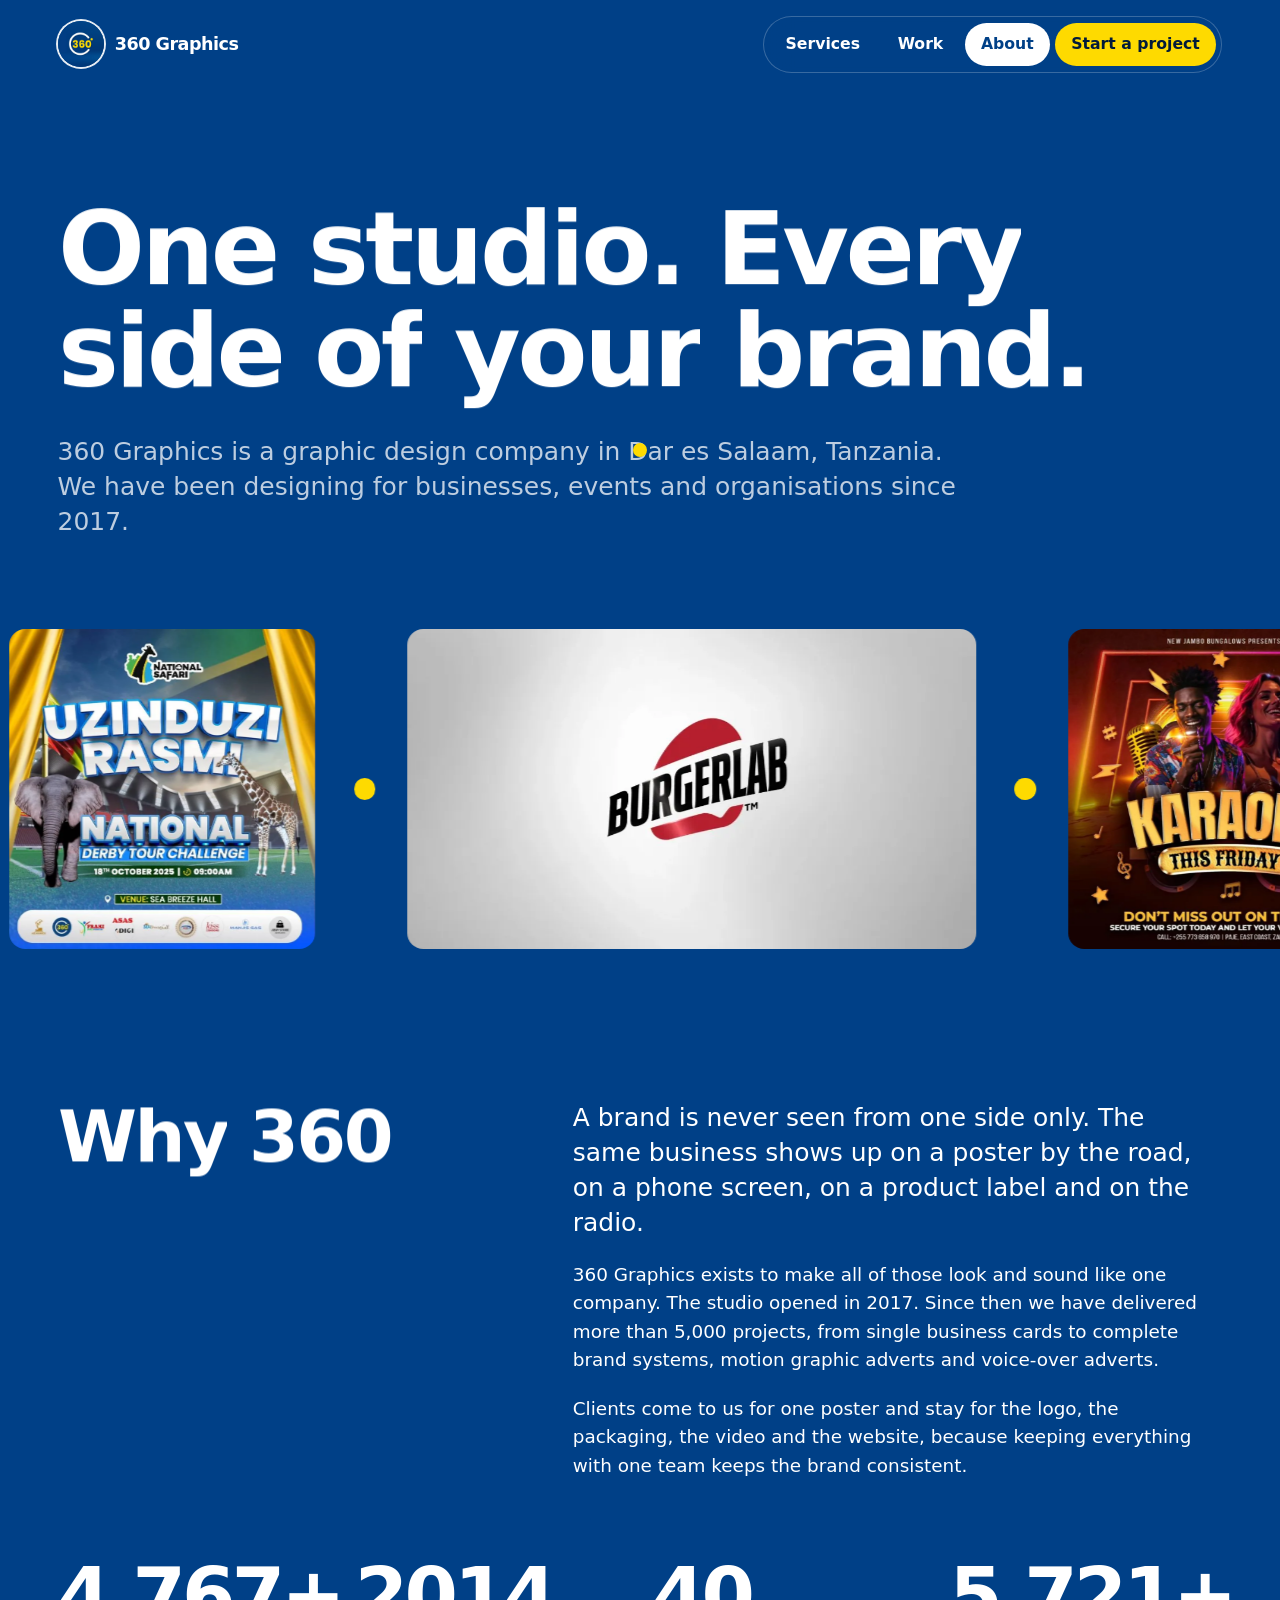
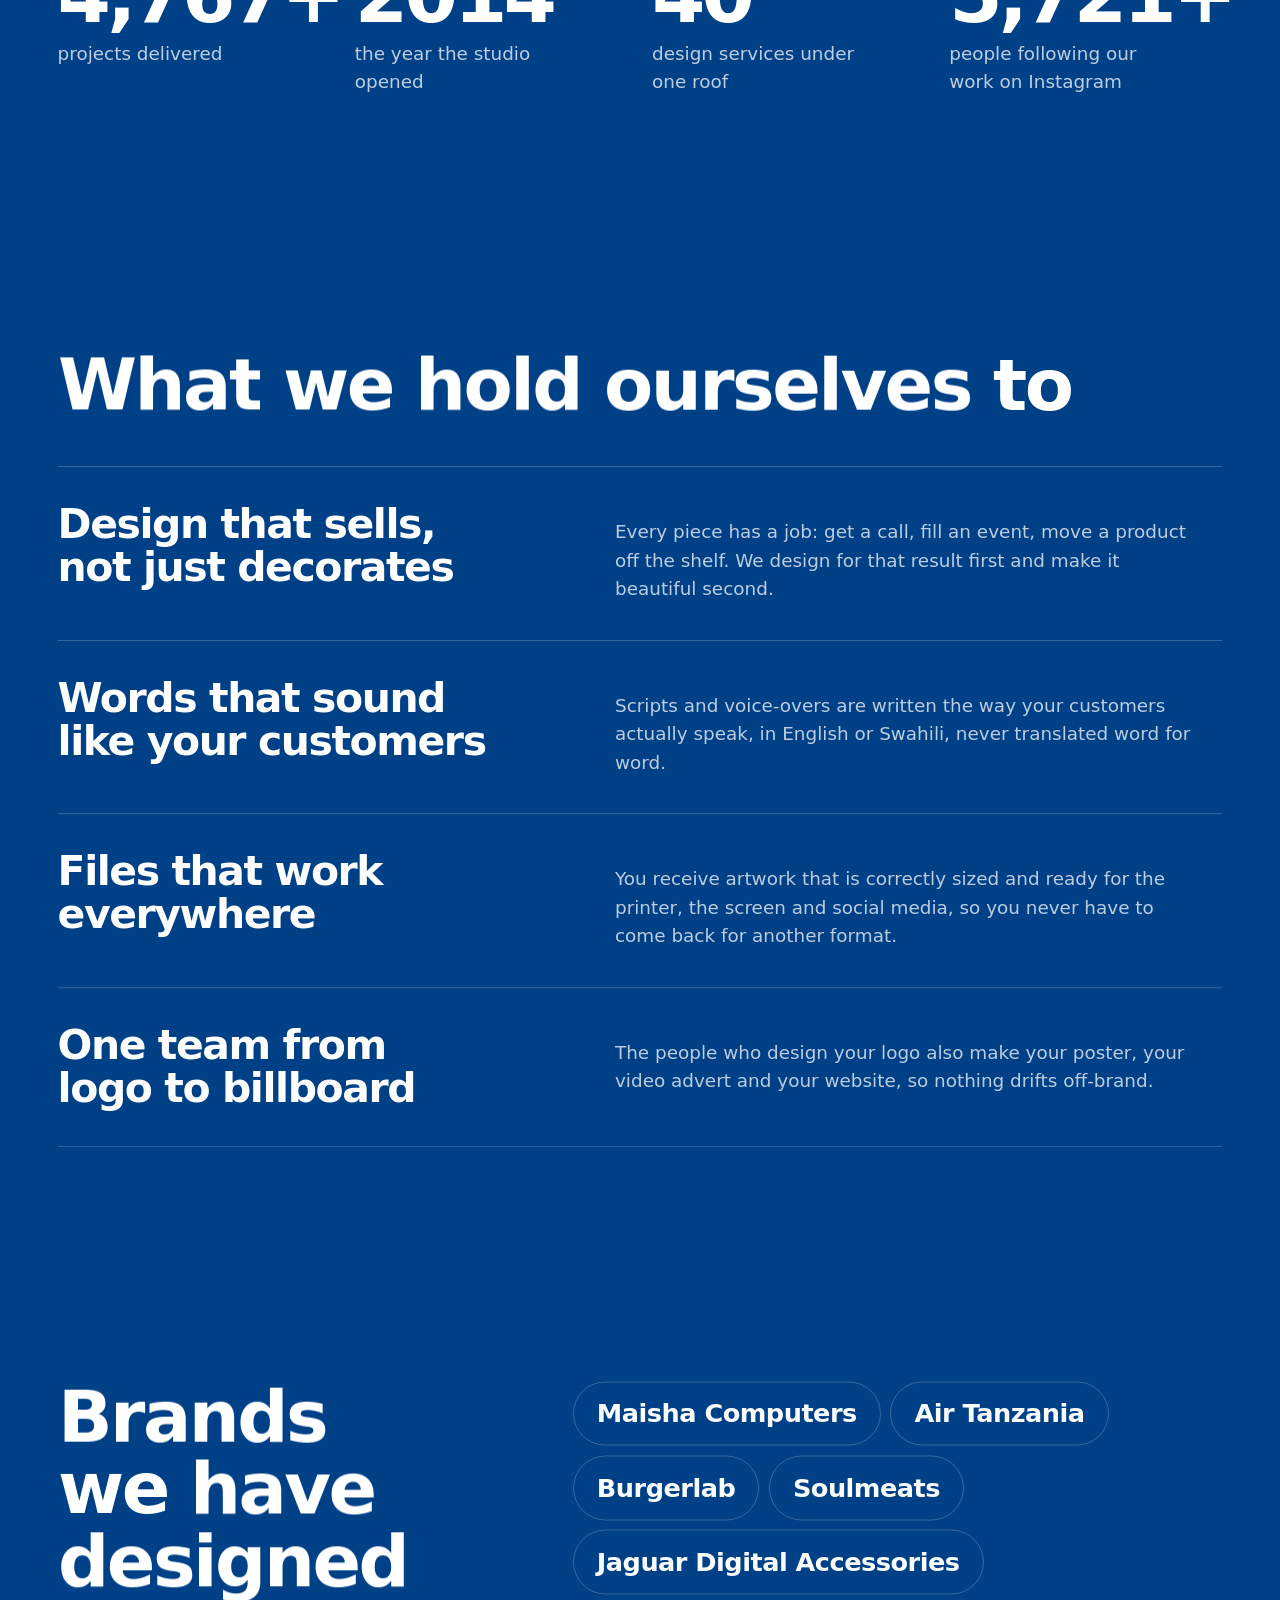
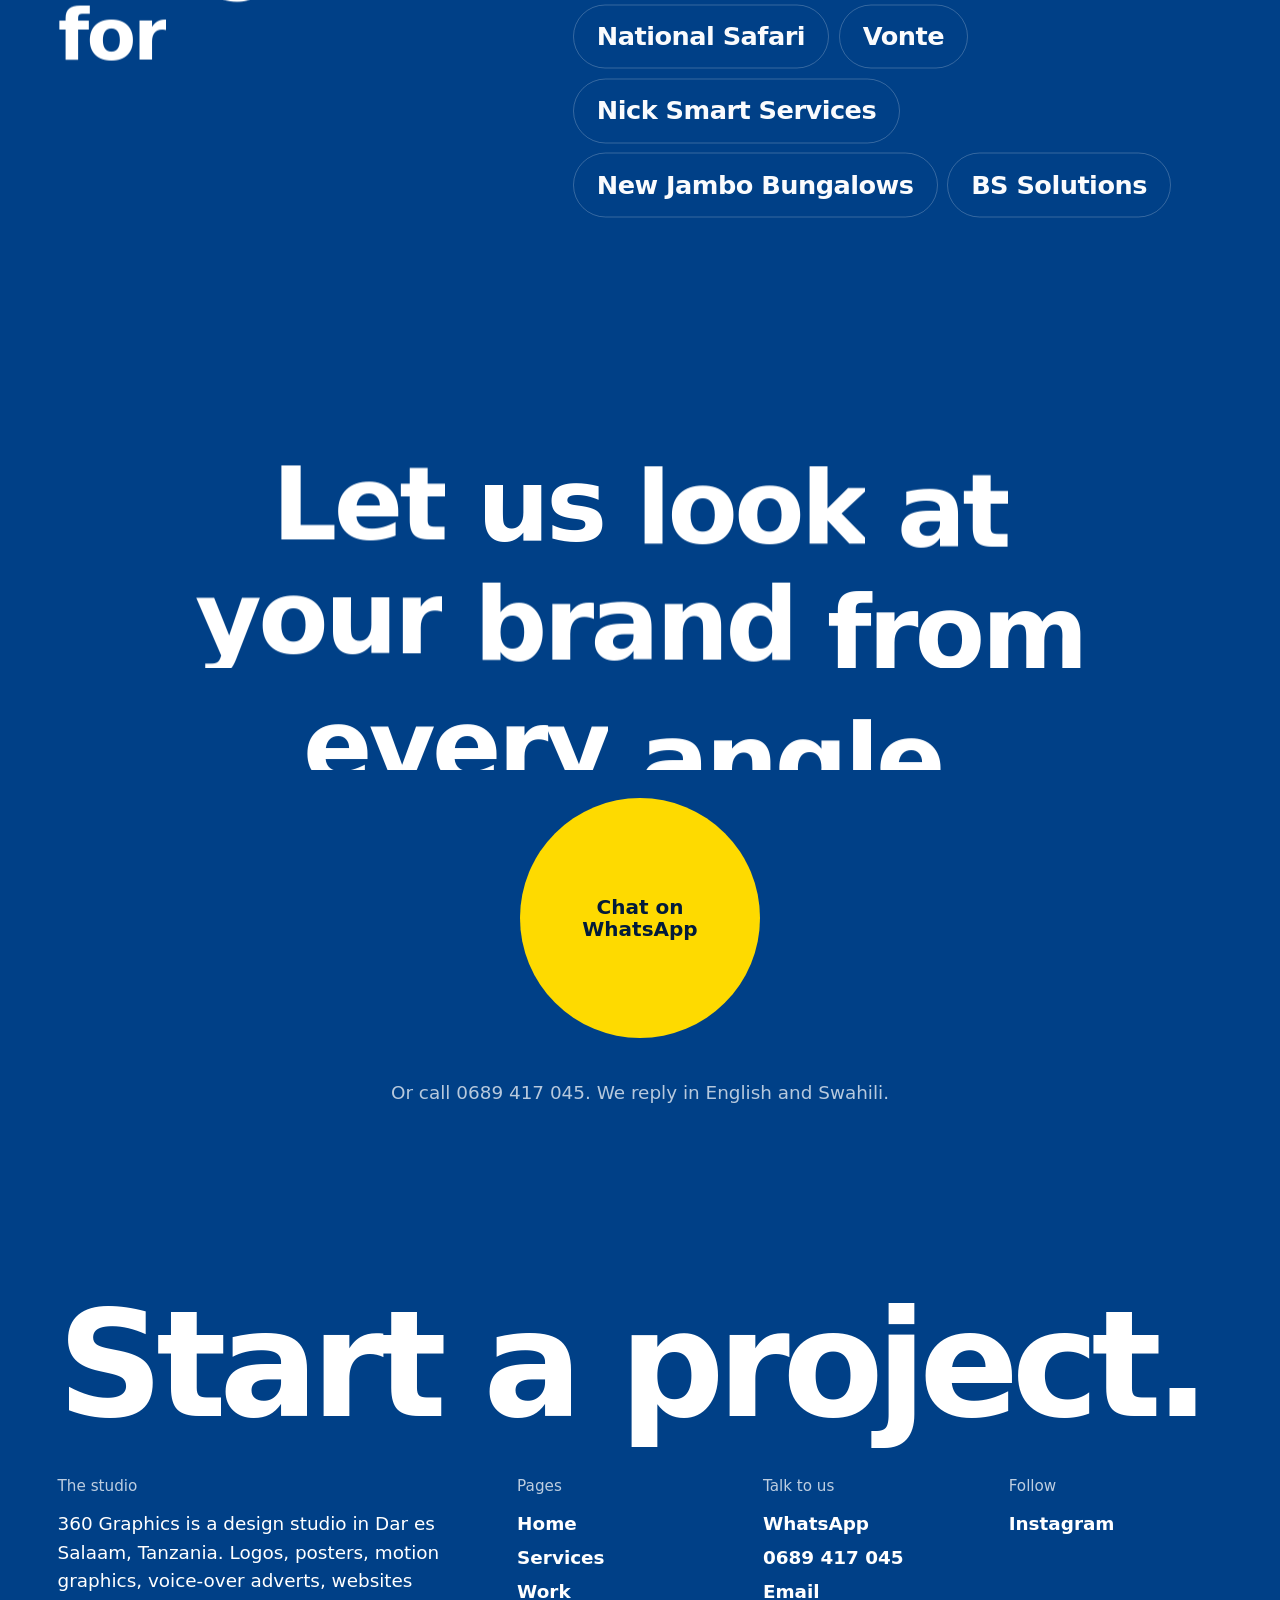
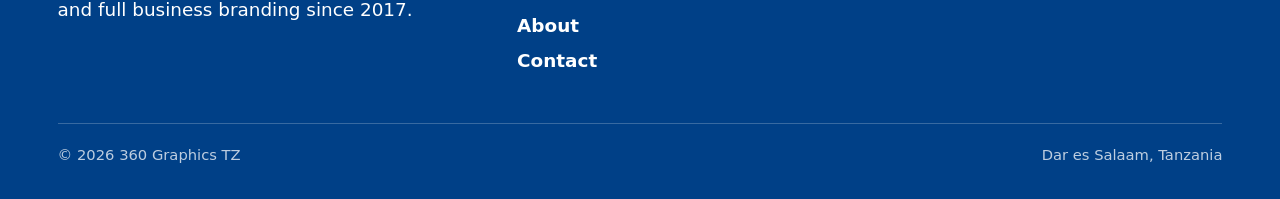
==== commit 9ae87c30: "Switch to Syne and Manrope fonts; use English throughout Co-Authored-By: Claude Opus 5.5 <noreply@an" ====
--- a/about.html
+++ b/about.html
@@ -12,8 +12,8 @@
 <meta property="og:image" content="img/og.jpg">
 <link rel="icon" href="img/favicon.png" type="image/png">
 <link rel="apple-touch-icon" href="img/apple-touch-icon.png">
-<link rel="preload" href="fonts/anybody.woff2" as="font" type="font/woff2" crossorigin>
-<link rel="preload" href="fonts/figtree.woff2" as="font" type="font/woff2" crossorigin>
+<link rel="preload" href="fonts/syne.woff2" as="font" type="font/woff2" crossorigin>
+<link rel="preload" href="fonts/manrope.woff2" as="font" type="font/woff2" crossorigin>
 <link rel="stylesheet" href="css/site.css">
 <script>document.documentElement.classList.add('js');setTimeout(function(){if(!window.__siteReady)document.documentElement.classList.add('no-anim')},4000)</script>
 </head>
@@ -39,7 +39,7 @@
     <li><a href="about.html" aria-current="page">About</a></li>
     <li><a href="contact.html">Contact</a></li>
   </ul>
-  <div class="menu-foot"><a class="link" href="https://wa.me/255689417045?text=Habari%20360%20Graphics!%20I%20would%20like%20to%20talk%20about%20a%20design%20project." target="_blank" rel="noopener">WhatsApp 0689 417 045</a><a class="link" href="https://www.instagram.com/360._graphics/" target="_blank" rel="noopener">Instagram</a></div>
+  <div class="menu-foot"><a class="link" href="https://wa.me/255689417045?text=Hello%20360%20Graphics!%20I%20would%20like%20to%20talk%20about%20a%20design%20project." target="_blank" rel="noopener">WhatsApp 0689 417 045</a><a class="link" href="https://www.instagram.com/360._graphics/" target="_blank" rel="noopener">Instagram</a></div>
 </div>
 <main id="main">
 <section class="wrap phero" data-theme="blue">
@@ -54,7 +54,7 @@
     <h2 class="display h-lg" data-split>Why 360</h2>
     <div style="display:grid;gap:1.25rem;max-width:40rem">
       <p class="lead" style="color:var(--fg)" data-reveal>A brand is never seen from one side only. The same business shows up on a poster by the road, on a phone screen, on a product label and on the radio.</p>
-      <p data-reveal>360 Graphics exists to make all of those look and sound like one company. The studio opened in 2017. Since then we have delivered more than 5,000 projects, from single business cards to complete brand systems, motion graphic adverts and voice-over adverts in Kiswahili.</p>
+      <p data-reveal>360 Graphics exists to make all of those look and sound like one company. The studio opened in 2017. Since then we have delivered more than 5,000 projects, from single business cards to complete brand systems, motion graphic adverts and voice-over adverts.</p>
       <p data-reveal>Clients come to us for one poster and stay for the logo, the packaging, the video and the website, because keeping everything with one team keeps the brand consistent.</p>
     </div>
   </div>
@@ -69,7 +69,7 @@
   <h2 class="display h-lg" data-split style="margin-bottom:clamp(2rem,5vh,3.5rem)">What we hold ourselves to</h2>
   <div class="beliefs">
     <div class="belief" data-reveal><h3 class="display h-md">Design that sells, not just decorates</h3><p>Every piece has a job: get a call, fill an event, move a product off the shelf. We design for that result first and make it beautiful second.</p></div>
-    <div class="belief" data-reveal><h3 class="display h-md">Kiswahili that sounds like people talk</h3><p>Scripts and voice-overs are written the way your customers actually speak, not translated word for word from English.</p></div>
+    <div class="belief" data-reveal><h3 class="display h-md">Words that sound like your customers</h3><p>Scripts and voice-overs are written the way your customers actually speak, in English or Swahili, never translated word for word.</p></div>
     <div class="belief" data-reveal><h3 class="display h-md">Files that work everywhere</h3><p>You receive artwork that is correctly sized and ready for the printer, the screen and social media, so you never have to come back for another format.</p></div>
     <div class="belief" data-reveal><h3 class="display h-md">One team from logo to billboard</h3><p>The people who design your logo also make your poster, your video advert and your website, so nothing drifts off-brand.</p></div>
   </div>
@@ -84,18 +84,18 @@
 <section class="band" data-theme="blue">
   <div class="wrap cta">
     <h2 class="display h-xl" data-split>Let us look at your brand from every angle.</h2>
-    <a class="big-btn" data-magnetic href="https://wa.me/255689417045?text=Habari%20360%20Graphics!%20I%20would%20like%20to%20talk%20about%20a%20design%20project." target="_blank" rel="noopener">Chat on WhatsApp</a>
-    <p class="muted" data-reveal>Or call 0689 417 045. We reply in Kiswahili or English.</p>
+    <a class="big-btn" data-magnetic href="https://wa.me/255689417045?text=Hello%20360%20Graphics!%20I%20would%20like%20to%20talk%20about%20a%20design%20project." target="_blank" rel="noopener">Chat on WhatsApp</a>
+    <p class="muted" data-reveal>Or call 0689 417 045. We reply in English and Swahili.</p>
   </div>
 </section>
 </main>
 <footer class="footer wrap" data-theme="night">
   <div class="footer-top">
-    <a class="display footer-word" href="contact.html">Tuanze kazi.</a>
+    <a class="display footer-word" href="contact.html">Start a project.</a>
     <div class="footer-cols">
       <div><h2>The studio</h2><p style="max-width:24rem">360 Graphics is a design studio in Dar es Salaam, Tanzania. Logos, posters, motion graphics, voice-over adverts, websites and full business branding since 2017.</p></div>
       <div><h2>Pages</h2><ul><li><a href="index.html">Home</a></li><li><a href="services.html">Services</a></li><li><a href="work.html">Work</a></li><li><a href="about.html">About</a></li><li><a href="contact.html">Contact</a></li></ul></div>
-      <div><h2>Talk to us</h2><ul><li><a href="https://wa.me/255689417045?text=Habari%20360%20Graphics!%20I%20would%20like%20to%20talk%20about%20a%20design%20project." target="_blank" rel="noopener">WhatsApp</a></li><li><a href="tel:+255689417045">0689 417 045</a></li><li><a href="mailto:360graphicstz@gmail.com">Email</a></li></ul></div>
+      <div><h2>Talk to us</h2><ul><li><a href="https://wa.me/255689417045?text=Hello%20360%20Graphics!%20I%20would%20like%20to%20talk%20about%20a%20design%20project." target="_blank" rel="noopener">WhatsApp</a></li><li><a href="tel:+255689417045">0689 417 045</a></li><li><a href="mailto:360graphicstz@gmail.com">Email</a></li></ul></div>
       <div><h2>Follow</h2><ul><li><a href="https://www.instagram.com/360._graphics/" target="_blank" rel="noopener">Instagram</a></li></ul></div>
     </div>
   </div>
--- a/css/site.css
+++ b/css/site.css
@@ -1,11 +1,11 @@
 /* 360 Graphics TZ — site styles */
-@font-face{font-family:"Anybody";src:url("../fonts/anybody.woff2") format("woff2");font-weight:100 900;font-stretch:50% 150%;font-display:swap}
-@font-face{font-family:"Figtree";src:url("../fonts/figtree.woff2") format("woff2");font-weight:300 900;font-display:swap}
+@font-face{font-family:"Syne";src:url("../fonts/syne.woff2") format("woff2");font-weight:400 800;font-display:swap}
+@font-face{font-family:"Manrope";src:url("../fonts/manrope.woff2") format("woff2");font-weight:200 800;font-display:swap}
 
 :root{
   --blue:#004087; --blue-deep:#002a5c; --night:#021b3a; --yellow:#feda00; --paper:#eef3fa; --white:#fff;
-  --display:"Anybody","Arial Black",system-ui,sans-serif;
-  --body:"Figtree",system-ui,-apple-system,"Segoe UI",sans-serif;
+  --display:"Syne","Arial Black",system-ui,sans-serif;
+  --body:"Manrope",system-ui,-apple-system,"Segoe UI",sans-serif;
   --pad:clamp(1.25rem,4.5vw,4.5rem);
   --ease:cubic-bezier(.22,1,.36,1);
   --bg:var(--blue); --fg:var(--white); --muted:rgba(255,255,255,.74); --accent:var(--yellow); --on-accent:var(--night); --line:rgba(255,255,255,.22);
@@ -30,11 +30,11 @@
 .skip:focus{top:1rem}
 
 /* ---------- type ---------- */
-.display{font-family:var(--display);font-weight:800;font-stretch:78%;line-height:.94;letter-spacing:-.015em;text-wrap:balance}
-.h-xl{font-size:clamp(3rem,10.2vw,10.5rem)}
-.h-lg{font-size:clamp(2.5rem,7.2vw,7rem)}
-.h-md{font-size:clamp(1.9rem,4.2vw,3.75rem);line-height:1}
-.h-sm{font-size:clamp(1.3rem,2.1vw,1.85rem);line-height:1.1;font-stretch:88%}
+.display{font-family:var(--display);font-weight:700;line-height:1;letter-spacing:-.035em;text-wrap:balance}
+.h-xl{font-size:clamp(2.5rem,8vw,8.25rem)}
+.h-lg{font-size:clamp(2.1rem,5.6vw,5.5rem)}
+.h-md{font-size:clamp(1.55rem,3.2vw,2.9rem);line-height:1.05}
+.h-sm{font-size:clamp(1.3rem,2.1vw,1.85rem);line-height:1.1}
 .lead{font-size:clamp(1.1rem,1rem + .7vw,1.6rem);line-height:1.4;max-width:34em;color:var(--muted)}
 .muted{color:var(--muted)}
 .accent{color:var(--accent)}
@@ -71,7 +71,7 @@
 /* ---------- header ---------- */
 .header{position:fixed;inset:0 0 auto 0;z-index:100;display:flex;align-items:center;justify-content:space-between;padding:1rem var(--pad);transition:transform .5s var(--ease)}
 .header.is-hidden{transform:translateY(-110%)}
-.brand{display:inline-flex;align-items:center;gap:.7rem;text-decoration:none;font-family:var(--display);font-weight:800;font-stretch:85%;font-size:1.15rem;letter-spacing:-.01em}
+.brand{display:inline-flex;align-items:center;gap:.7rem;text-decoration:none;font-family:var(--display);font-weight:700;font-size:1.1rem;letter-spacing:-.03em}
 .brand img{width:46px;height:46px;border-radius:50%;box-shadow:0 0 0 2px rgba(255,255,255,.9)}
 .nav{display:none;align-items:center;gap:.35rem;padding:.35rem;border-radius:99px;background:color-mix(in srgb,var(--bg) 78%,transparent);backdrop-filter:blur(14px);-webkit-backdrop-filter:blur(14px);border:1px solid var(--line);transition:background-color .7s}
 .nav a{padding:.6rem 1rem;border-radius:99px;text-decoration:none;font-weight:600;font-size:.98rem;transition:background-color .3s,color .3s}
@@ -92,7 +92,7 @@
 .menu-open .header{color:var(--night)}
 .menu ul{display:grid;gap:.2rem}
 .menu li{overflow:hidden}
-.menu li a{display:block;font-family:var(--display);font-weight:800;font-stretch:75%;font-size:clamp(2.8rem,13vw,5.5rem);line-height:1.02;text-decoration:none;transform:translateY(110%);transition:transform .7s var(--ease)}
+.menu li a{display:block;font-family:var(--display);font-weight:700;letter-spacing:-.04em;font-size:clamp(2.4rem,11vw,4.6rem);line-height:1.02;text-decoration:none;transform:translateY(110%);transition:transform .7s var(--ease)}
 .menu-open .menu li a{transform:none}
 .menu li:nth-child(2) a{transition-delay:.05s}.menu li:nth-child(3) a{transition-delay:.1s}.menu li:nth-child(4) a{transition-delay:.15s}.menu li:nth-child(5) a{transition-delay:.2s}
 .menu-foot{display:flex;flex-wrap:wrap;gap:.5rem 1.5rem;font-weight:700}
@@ -101,7 +101,7 @@
 .iris{position:fixed;inset:0;z-index:200;background:var(--yellow);color:var(--night);display:none;align-items:center;justify-content:center;pointer-events:none;clip-path:circle(150% at 50% 50%)}
 .js .iris{display:flex}
 .no-anim .iris{display:none!important}
-.iris-count{font-family:var(--display);font-weight:800;font-stretch:75%;font-size:clamp(4rem,18vw,13rem);line-height:1;font-variant-numeric:tabular-nums;display:none}
+.iris-count{font-family:var(--display);font-weight:800;letter-spacing:-.05em;font-size:clamp(3.5rem,15vw,10rem);line-height:1;font-variant-numeric:tabular-nums;display:none}
 .iris.is-loader .iris-count{display:block}
 .iris-count sup{font-size:.45em;vertical-align:top;position:relative;top:.1em}
 
@@ -121,18 +121,18 @@
 .hero-actions{display:flex;flex-wrap:wrap;gap:.75rem}
 .dial{position:relative;width:min(92vw,560px);aspect-ratio:1;margin-inline:auto;touch-action:pan-y;user-select:none;-webkit-user-select:none}
 .dial svg{width:100%;height:100%;overflow:visible}
-.dial-text{font-family:var(--display);font-weight:700;font-stretch:110%;font-size:19px;letter-spacing:.06em;fill:var(--fg);opacity:.9}
+.dial-text{font-family:var(--body);font-weight:700;font-size:18px;letter-spacing:.08em;fill:var(--fg);opacity:.9}
 .dial-centre{position:absolute;inset:0;display:flex;flex-direction:column;align-items:center;justify-content:center;text-align:center;pointer-events:none}
-.dial-deg{font-family:var(--display);font-weight:800;font-stretch:72%;font-size:clamp(4rem,17vw,8.5rem);line-height:.9;color:var(--yellow);font-variant-numeric:tabular-nums}
+.dial-deg{font-family:var(--display);font-weight:800;letter-spacing:-.05em;font-size:clamp(3.4rem,14vw,7rem);line-height:.9;color:var(--yellow);font-variant-numeric:tabular-nums}
 .dial-deg sup{font-size:.4em;vertical-align:top;position:relative;top:.15em}
-.dial-word{font-family:var(--display);font-weight:700;font-stretch:90%;font-size:clamp(1.05rem,3.6vw,1.6rem);margin-top:.35rem;min-height:1.3em}
+.dial-word{font-family:var(--display);font-weight:700;font-size:clamp(1.05rem,3.6vw,1.6rem);margin-top:.35rem;min-height:1.3em}
 .dial-hint{font-size:.85rem;color:var(--muted);margin-top:.5rem}
 .hero-strip{display:grid;grid-template-columns:repeat(2,minmax(0,1fr));gap:1rem 2rem;border-top:1px solid var(--line);margin-top:clamp(2rem,5vh,4rem);padding-block:1.4rem 1.8rem}
-.hero-strip dt{font-family:var(--display);font-weight:800;font-stretch:80%;font-size:clamp(1.5rem,3vw,2.4rem);line-height:1}
+.hero-strip dt{font-family:var(--display);font-weight:800;font-size:clamp(1.5rem,3vw,2.4rem);line-height:1}
 .hero-strip dd{margin:.3rem 0 0;color:var(--muted);font-size:.95rem}
 @media (min-width:980px){
   .hero-grid{grid-template-columns:minmax(0,7fr) minmax(0,5fr);column-gap:3vw;row-gap:2.2rem;align-items:center}
-  .hero h1{grid-column:1;grid-row:1;font-size:clamp(3rem,7.4vw,8.4rem);align-self:end}
+  .hero h1{grid-column:1;grid-row:1;font-size:clamp(2.8rem,5.9vw,6.6rem);align-self:end}
   .hero-copy{grid-column:1;grid-row:2;align-self:start}
   .dial{grid-column:2;grid-row:1/3;width:100%;max-width:600px;margin:0 0 0 auto}
   .hero-strip{grid-template-columns:repeat(4,minmax(0,1fr))}
@@ -140,7 +140,7 @@
 
 /* ---------- marquee ---------- */
 .marquee{overflow:hidden;padding-block:clamp(1.2rem,3vw,2.2rem);display:grid;gap:.4rem}
-.marquee-row{display:flex;width:max-content;will-change:transform;font-family:var(--display);font-weight:800;font-stretch:72%;font-size:clamp(2.6rem,7.5vw,7rem);line-height:1;white-space:nowrap}
+.marquee-row{display:flex;letter-spacing:-.04em;width:max-content;will-change:transform;font-family:var(--display);font-weight:800;font-size:clamp(2.2rem,6vw,5.5rem);line-height:1.1;white-space:nowrap}
 .marquee-row span{padding-right:.5em;display:inline-flex;align-items:center;gap:.5em}
 .marquee-row span::after{content:"";width:.28em;height:.28em;border-radius:50%;background:var(--accent);flex:none}
 .marquee-row.is-outline{color:transparent;-webkit-text-stroke:1.5px var(--fg)}
@@ -151,7 +151,7 @@
 .hs-panel{position:relative;display:grid;gap:1.5rem;align-content:space-between;padding:clamp(1.5rem,3vw,2.75rem);border-radius:28px;background:var(--white);color:var(--night);min-height:26rem;overflow:hidden}
 .hs-panel:nth-child(3n+2){background:var(--blue);color:#fff}
 .hs-panel:nth-child(3n){background:var(--night);color:#fff}
-.hs-panel h3{font-size:clamp(2.2rem,4.6vw,4.4rem)}
+.hs-panel h3{font-size:clamp(1.9rem,3.6vw,3.4rem)}
 .hs-panel ul{display:flex;flex-wrap:wrap;gap:.45rem;max-width:30rem;position:relative;z-index:2}
 .hs-panel li{padding:.4rem .85rem;border-radius:99px;border:1.5px solid currentColor;font-weight:600;font-size:.95rem;background:inherit}
 .hs-panel figure{position:absolute;right:-4%;bottom:-8%;width:44%;max-width:300px;border-radius:16px;overflow:hidden;transform:rotate(7deg);box-shadow:0 24px 60px rgba(0,0,0,.35);z-index:1}
@@ -182,12 +182,12 @@
 .proc-dial{display:none}
 .proc-steps{display:grid;gap:clamp(2.5rem,7vh,5rem);counter-reset:step}
 .proc-step{counter-increment:step;display:grid;gap:.9rem;max-width:34rem;padding-top:1.4rem;border-top:2px solid var(--line);transition:opacity .5s}
-.proc-step::before{content:counter(step);font-family:var(--display);font-weight:800;font-stretch:75%;font-size:1.4rem;width:2.4rem;height:2.4rem;border-radius:50%;background:var(--fg);color:var(--bg);display:grid;place-items:center;transition:background-color .7s,color .7s}
+.proc-step::before{content:counter(step);font-family:var(--display);font-weight:800;font-size:1.4rem;width:2.4rem;height:2.4rem;border-radius:50%;background:var(--fg);color:var(--bg);display:grid;place-items:center;transition:background-color .7s,color .7s}
 @media (min-width:900px){
   .proc{grid-template-columns:minmax(0,1fr) minmax(0,1fr);gap:6vw;align-items:start}
   .proc-dial{display:block;position:sticky;top:16vh;width:min(36vw,480px);aspect-ratio:1;margin-inline:auto}
   .proc-dial svg{width:100%;height:100%;overflow:visible}
-  .proc-dial .n{position:absolute;inset:0;display:grid;place-items:center;font-family:var(--display);font-weight:800;font-stretch:70%;font-size:clamp(7rem,15vw,14rem);line-height:1}
+  .proc-dial .n{position:absolute;inset:0;display:grid;place-items:center;font-family:var(--display);font-weight:800;font-size:clamp(7rem,15vw,14rem);line-height:1}
   .js .proc-step{min-height:62vh;align-content:center;opacity:.28;border-top:0;padding-top:0}
   .js .proc-step.is-on{opacity:1}
   .js .proc-step::before{display:none}
@@ -196,14 +196,14 @@
 /* ---------- CTA ---------- */
 .cta{text-align:center;display:grid;justify-items:center;gap:2.5rem}
 .cta .h-xl{max-width:11em}
-.big-btn{position:relative;display:grid;place-items:center;width:clamp(11rem,22vw,15rem);aspect-ratio:1;border-radius:50%;background:var(--accent);color:var(--on-accent);text-decoration:none;font-family:var(--display);font-weight:800;font-stretch:80%;font-size:1.25rem;line-height:1.1;text-align:center;padding:1.5rem;transition:background-color .3s,color .3s}
+.big-btn{position:relative;display:grid;place-items:center;width:clamp(11rem,22vw,15rem);aspect-ratio:1;border-radius:50%;background:var(--accent);color:var(--on-accent);text-decoration:none;font-family:var(--display);font-weight:800;font-size:1.25rem;line-height:1.1;text-align:center;padding:1.5rem;transition:background-color .3s,color .3s}
 .big-btn:hover{background:var(--fg);color:var(--bg)}
 
 /* ---------- footer ---------- */
 .footer{padding-block:clamp(3rem,8vh,6rem) 2rem;display:grid;gap:3rem}
 .footer-top{display:grid;gap:2.5rem}
-.footer-word{font-size:clamp(3.2rem,15.5vw,17rem);line-height:.86;font-stretch:62%;text-decoration:none;display:block;transition:font-stretch .9s var(--ease),color .3s}
-.footer-word:hover{font-stretch:100%;color:var(--accent)}
+.footer-word{font-size:clamp(2.6rem,11.5vw,12.5rem);line-height:.95;letter-spacing:-.05em;text-decoration:none;display:block;transition:letter-spacing .9s var(--ease),color .3s}
+.footer-word:hover{letter-spacing:-.02em;color:var(--accent)}
 .footer-cols{display:grid;gap:2rem;grid-template-columns:repeat(2,minmax(0,1fr))}
 .footer-cols h2{font-family:var(--body);font-size:.95rem;font-weight:500;color:var(--muted);margin-bottom:.7rem}
 .footer-cols li+li{margin-top:.35rem}
@@ -230,8 +230,8 @@
 @media (min-width:900px){.svc-group{grid-template-columns:minmax(0,4fr) minmax(0,8fr);gap:4vw}.svc-group>header{position:sticky;top:6.5rem;align-self:start}}
 .svc{border-bottom:1px solid var(--line)}
 .svc:first-child{border-top:1px solid var(--line)}
-.svc button{all:unset;box-sizing:border-box;display:flex;align-items:center;justify-content:space-between;gap:1rem;width:100%;cursor:pointer;padding:1.05rem 0;font-family:var(--display);font-weight:700;font-stretch:84%;font-size:clamp(1.35rem,2.6vw,2.2rem);line-height:1.1;transition:padding .5s var(--ease),color .3s,font-stretch .6s var(--ease)}
-.svc button:hover,.svc.is-open button{padding-left:.9rem;color:var(--accent);font-stretch:100%}
+.svc button{all:unset;letter-spacing:-.025em;box-sizing:border-box;display:flex;align-items:center;justify-content:space-between;gap:1rem;width:100%;cursor:pointer;padding:1.05rem 0;font-family:var(--display);font-weight:700;font-size:clamp(1.2rem,2.2vw,1.85rem);line-height:1.15;transition:padding .5s var(--ease),color .3s}
+.svc button:hover,.svc.is-open button{padding-left:.9rem;color:var(--accent)}
 .svc button:focus-visible{outline:3px solid var(--accent);outline-offset:2px}
 .svc button small{font-family:var(--body);font-weight:500;font-size:.85rem;color:var(--muted);margin-left:.7em;white-space:nowrap}
 .svc button i{flex:none;width:1.6rem;height:1.6rem;border-radius:50%;border:1.5px solid currentColor;position:relative;transition:transform .5s var(--ease)}
@@ -273,7 +273,7 @@
 /* ---------- about ---------- */
 .stats{display:grid;grid-template-columns:repeat(2,minmax(0,1fr));gap:2rem 1.5rem}
 @media (min-width:800px){.stats{grid-template-columns:repeat(4,minmax(0,1fr))}}
-.stats dt{font-family:var(--display);font-weight:800;font-stretch:70%;font-size:clamp(3.2rem,8vw,7.5rem);line-height:.9;font-variant-numeric:tabular-nums}
+.stats dt{font-family:var(--display);font-weight:800;letter-spacing:-.05em;font-size:clamp(2.6rem,6vw,5.6rem);line-height:.9;font-variant-numeric:tabular-nums}
 .stats dd{margin:.6rem 0 0;color:var(--muted);max-width:14rem}
 .beliefs{display:grid;gap:0}
 .belief{display:grid;gap:.8rem;padding-block:clamp(1.5rem,4vh,2.75rem);border-top:1px solid var(--line)}
@@ -283,7 +283,7 @@
 .portrait{border-radius:24px;overflow:hidden;aspect-ratio:4/5;max-width:440px}
 .portrait img{width:100%;height:100%;object-fit:cover}
 .names{display:flex;flex-wrap:wrap;gap:.6rem .6rem}
-.names li{font-family:var(--display);font-weight:700;font-stretch:82%;font-size:clamp(1.2rem,2.4vw,2rem);padding:.45em .9em;border:1.5px solid var(--line);border-radius:99px;transition:background-color .3s,color .3s,border-color .3s}
+.names li{font-family:var(--display);font-weight:600;letter-spacing:-.02em;font-size:clamp(1.05rem,2vw,1.6rem);padding:.45em .9em;border:1.5px solid var(--line);border-radius:99px;transition:background-color .3s,color .3s,border-color .3s}
 .names li:hover{background:var(--fg);color:var(--bg);border-color:var(--fg)}
 
 /* ---------- contact ---------- */
@@ -303,7 +303,7 @@
 .ways a{display:flex;justify-content:space-between;align-items:baseline;gap:1rem;padding:1.15rem 0;border-top:1px solid var(--line);text-decoration:none;transition:padding .5s var(--ease),color .3s}
 .ways a:last-child{border-bottom:1px solid var(--line)}
 .ways a:hover{padding-inline:.8rem;color:var(--accent)}
-.ways b{font-family:var(--display);font-weight:800;font-stretch:80%;font-size:clamp(1.3rem,2.6vw,2rem);line-height:1.1;overflow-wrap:anywhere}
+.ways b{font-family:var(--display);font-weight:800;font-size:clamp(1.3rem,2.6vw,2rem);line-height:1.1;overflow-wrap:anywhere}
 .ways span{color:var(--muted);font-size:.95rem;flex:none}
 
 /* ---------- reduced motion ---------- */
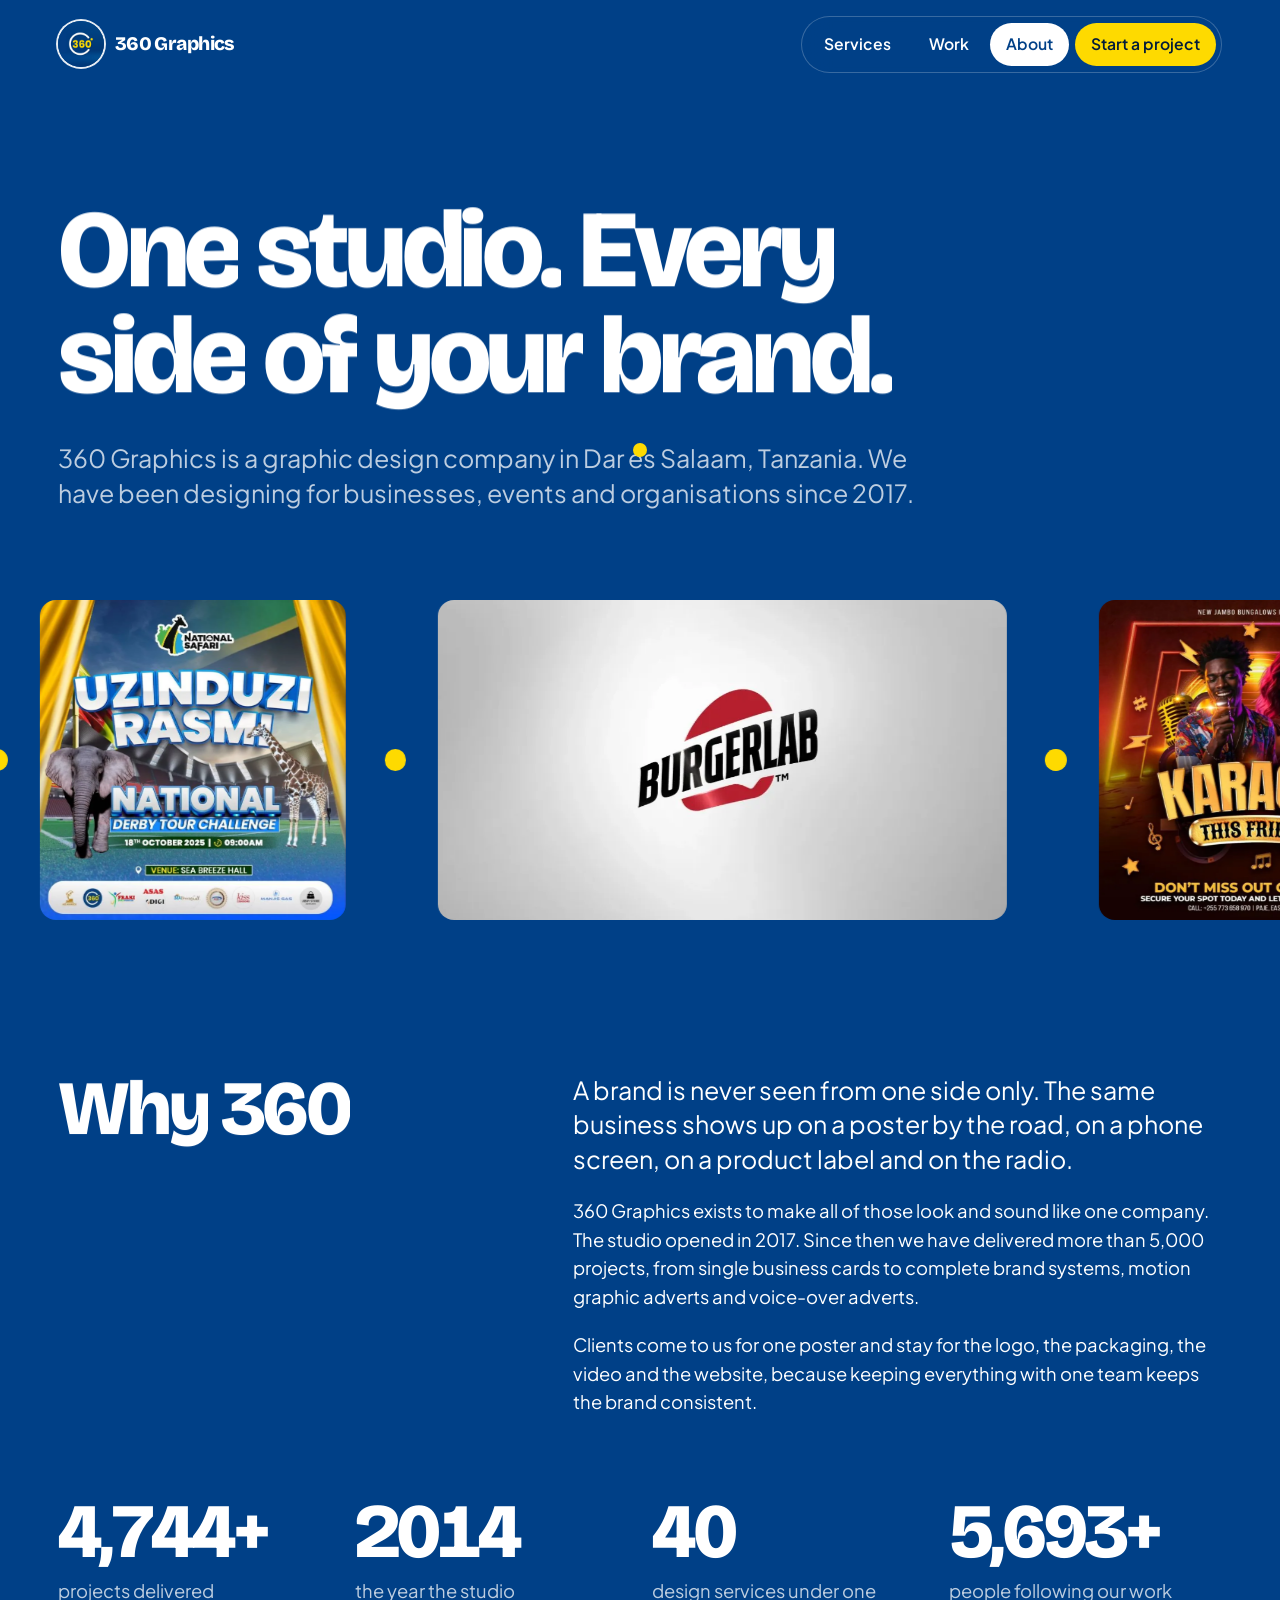
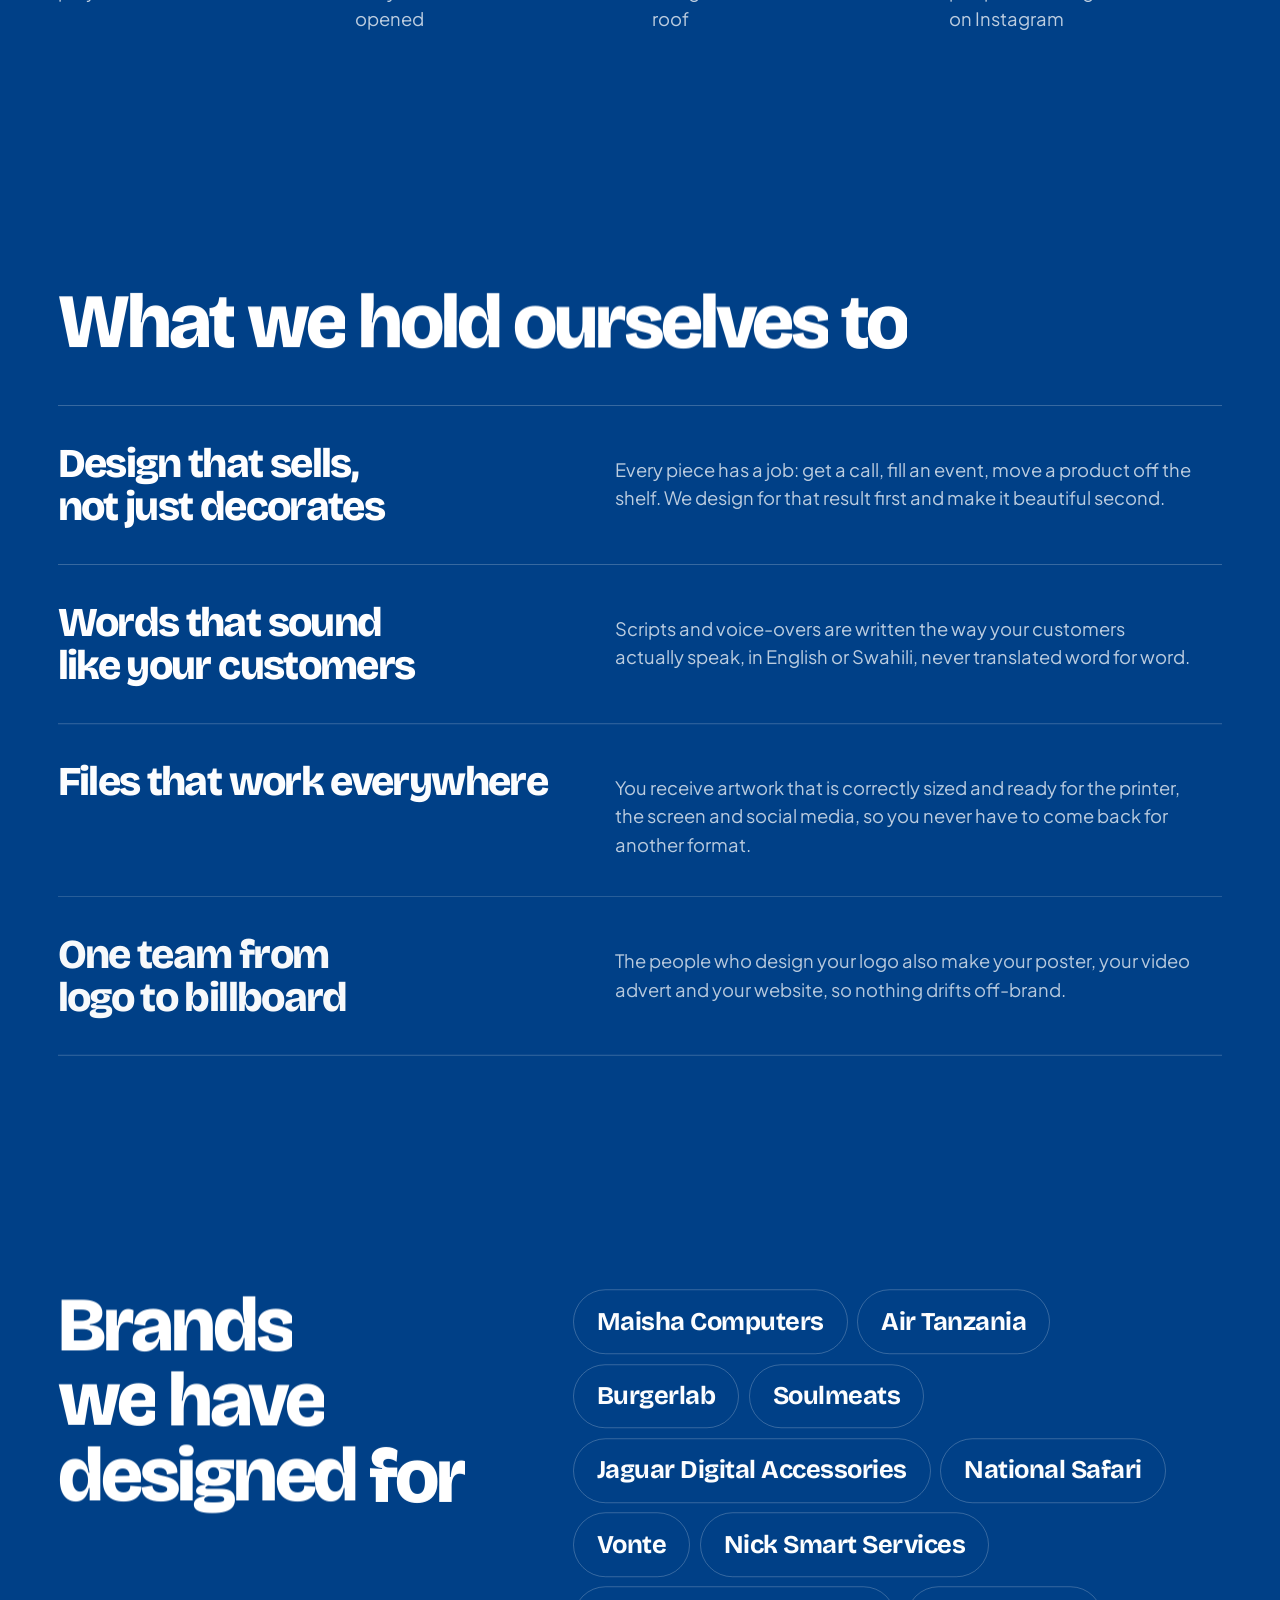
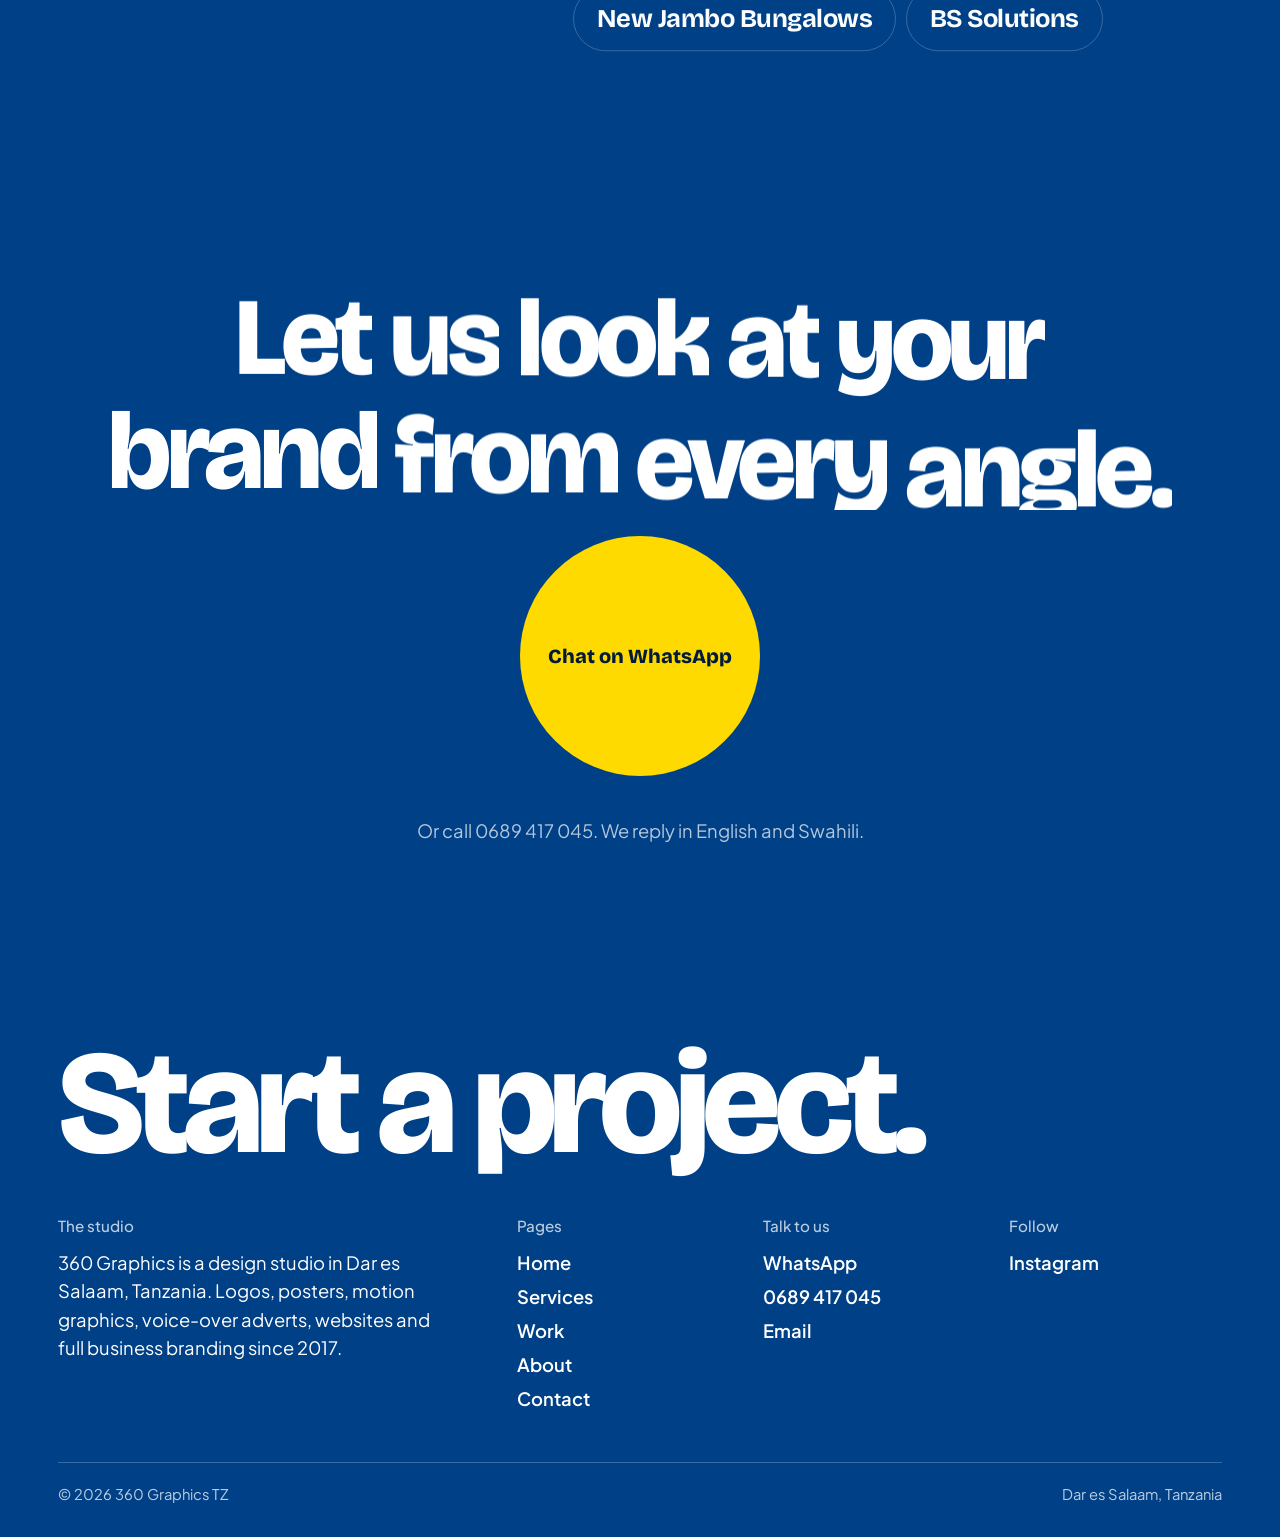
==== commit cad30769: "Use Bricolage Grotesque and Plus Jakarta Sans, matching SautiPlus Co-Authored-By: Claude Opus 5.5 <n" ====
--- a/about.html
+++ b/about.html
@@ -12,8 +12,8 @@
 <meta property="og:image" content="img/og.jpg">
 <link rel="icon" href="img/favicon.png" type="image/png">
 <link rel="apple-touch-icon" href="img/apple-touch-icon.png">
-<link rel="preload" href="fonts/syne.woff2" as="font" type="font/woff2" crossorigin>
-<link rel="preload" href="fonts/manrope.woff2" as="font" type="font/woff2" crossorigin>
+<link rel="preload" href="fonts/bricolage.woff2" as="font" type="font/woff2" crossorigin>
+<link rel="preload" href="fonts/jakarta.woff2" as="font" type="font/woff2" crossorigin>
 <link rel="stylesheet" href="css/site.css">
 <script>document.documentElement.classList.add('js');setTimeout(function(){if(!window.__siteReady)document.documentElement.classList.add('no-anim')},4000)</script>
 </head>
--- a/css/site.css
+++ b/css/site.css
@@ -1,11 +1,11 @@
 /* 360 Graphics TZ — site styles */
-@font-face{font-family:"Syne";src:url("../fonts/syne.woff2") format("woff2");font-weight:400 800;font-display:swap}
-@font-face{font-family:"Manrope";src:url("../fonts/manrope.woff2") format("woff2");font-weight:200 800;font-display:swap}
+@font-face{font-family:"Bricolage Grotesque";src:url("../fonts/bricolage.woff2") format("woff2");font-weight:200 800;font-display:swap}
+@font-face{font-family:"Plus Jakarta Sans";src:url("../fonts/jakarta.woff2") format("woff2");font-weight:200 800;font-display:swap}
 
 :root{
   --blue:#004087; --blue-deep:#002a5c; --night:#021b3a; --yellow:#feda00; --paper:#eef3fa; --white:#fff;
-  --display:"Syne","Arial Black",system-ui,sans-serif;
-  --body:"Manrope",system-ui,-apple-system,"Segoe UI",sans-serif;
+  --display:"Bricolage Grotesque","Plus Jakarta Sans",system-ui,sans-serif;
+  --body:"Plus Jakarta Sans",system-ui,-apple-system,"Segoe UI",sans-serif;
   --pad:clamp(1.25rem,4.5vw,4.5rem);
   --ease:cubic-bezier(.22,1,.36,1);
   --bg:var(--blue); --fg:var(--white); --muted:rgba(255,255,255,.74); --accent:var(--yellow); --on-accent:var(--night); --line:rgba(255,255,255,.22);
@@ -30,9 +30,9 @@
 .skip:focus{top:1rem}
 
 /* ---------- type ---------- */
-.display{font-family:var(--display);font-weight:700;line-height:1;letter-spacing:-.035em;text-wrap:balance}
-.h-xl{font-size:clamp(2.5rem,8vw,8.25rem)}
-.h-lg{font-size:clamp(2.1rem,5.6vw,5.5rem)}
+.display{font-family:var(--display);font-weight:800;line-height:.96;letter-spacing:-.04em;font-optical-sizing:auto;text-wrap:balance}
+.h-xl{font-size:clamp(2.6rem,8.6vw,9rem)}
+.h-lg{font-size:clamp(2.2rem,6vw,6rem)}
 .h-md{font-size:clamp(1.55rem,3.2vw,2.9rem);line-height:1.05}
 .h-sm{font-size:clamp(1.3rem,2.1vw,1.85rem);line-height:1.1}
 .lead{font-size:clamp(1.1rem,1rem + .7vw,1.6rem);line-height:1.4;max-width:34em;color:var(--muted)}
@@ -71,7 +71,7 @@
 /* ---------- header ---------- */
 .header{position:fixed;inset:0 0 auto 0;z-index:100;display:flex;align-items:center;justify-content:space-between;padding:1rem var(--pad);transition:transform .5s var(--ease)}
 .header.is-hidden{transform:translateY(-110%)}
-.brand{display:inline-flex;align-items:center;gap:.7rem;text-decoration:none;font-family:var(--display);font-weight:700;font-size:1.1rem;letter-spacing:-.03em}
+.brand{display:inline-flex;align-items:center;gap:.7rem;text-decoration:none;font-family:var(--display);font-weight:800;font-size:1.2rem;letter-spacing:-.03em}
 .brand img{width:46px;height:46px;border-radius:50%;box-shadow:0 0 0 2px rgba(255,255,255,.9)}
 .nav{display:none;align-items:center;gap:.35rem;padding:.35rem;border-radius:99px;background:color-mix(in srgb,var(--bg) 78%,transparent);backdrop-filter:blur(14px);-webkit-backdrop-filter:blur(14px);border:1px solid var(--line);transition:background-color .7s}
 .nav a{padding:.6rem 1rem;border-radius:99px;text-decoration:none;font-weight:600;font-size:.98rem;transition:background-color .3s,color .3s}
@@ -92,7 +92,7 @@
 .menu-open .header{color:var(--night)}
 .menu ul{display:grid;gap:.2rem}
 .menu li{overflow:hidden}
-.menu li a{display:block;font-family:var(--display);font-weight:700;letter-spacing:-.04em;font-size:clamp(2.4rem,11vw,4.6rem);line-height:1.02;text-decoration:none;transform:translateY(110%);transition:transform .7s var(--ease)}
+.menu li a{display:block;font-family:var(--display);font-weight:800;letter-spacing:-.04em;font-size:clamp(2.4rem,11vw,4.6rem);line-height:1.02;text-decoration:none;transform:translateY(110%);transition:transform .7s var(--ease)}
 .menu-open .menu li a{transform:none}
 .menu li:nth-child(2) a{transition-delay:.05s}.menu li:nth-child(3) a{transition-delay:.1s}.menu li:nth-child(4) a{transition-delay:.15s}.menu li:nth-child(5) a{transition-delay:.2s}
 .menu-foot{display:flex;flex-wrap:wrap;gap:.5rem 1.5rem;font-weight:700}
@@ -132,7 +132,7 @@
 .hero-strip dd{margin:.3rem 0 0;color:var(--muted);font-size:.95rem}
 @media (min-width:980px){
   .hero-grid{grid-template-columns:minmax(0,7fr) minmax(0,5fr);column-gap:3vw;row-gap:2.2rem;align-items:center}
-  .hero h1{grid-column:1;grid-row:1;font-size:clamp(2.8rem,5.9vw,6.6rem);align-self:end}
+  .hero h1{grid-column:1;grid-row:1;font-size:clamp(2.9rem,6.4vw,7.2rem);align-self:end}
   .hero-copy{grid-column:1;grid-row:2;align-self:start}
   .dial{grid-column:2;grid-row:1/3;width:100%;max-width:600px;margin:0 0 0 auto}
   .hero-strip{grid-template-columns:repeat(4,minmax(0,1fr))}
@@ -283,7 +283,7 @@
 .portrait{border-radius:24px;overflow:hidden;aspect-ratio:4/5;max-width:440px}
 .portrait img{width:100%;height:100%;object-fit:cover}
 .names{display:flex;flex-wrap:wrap;gap:.6rem .6rem}
-.names li{font-family:var(--display);font-weight:600;letter-spacing:-.02em;font-size:clamp(1.05rem,2vw,1.6rem);padding:.45em .9em;border:1.5px solid var(--line);border-radius:99px;transition:background-color .3s,color .3s,border-color .3s}
+.names li{font-family:var(--display);font-weight:700;letter-spacing:-.02em;font-size:clamp(1.05rem,2vw,1.6rem);padding:.45em .9em;border:1.5px solid var(--line);border-radius:99px;transition:background-color .3s,color .3s,border-color .3s}
 .names li:hover{background:var(--fg);color:var(--bg);border-color:var(--fg)}
 
 /* ---------- contact ---------- */
